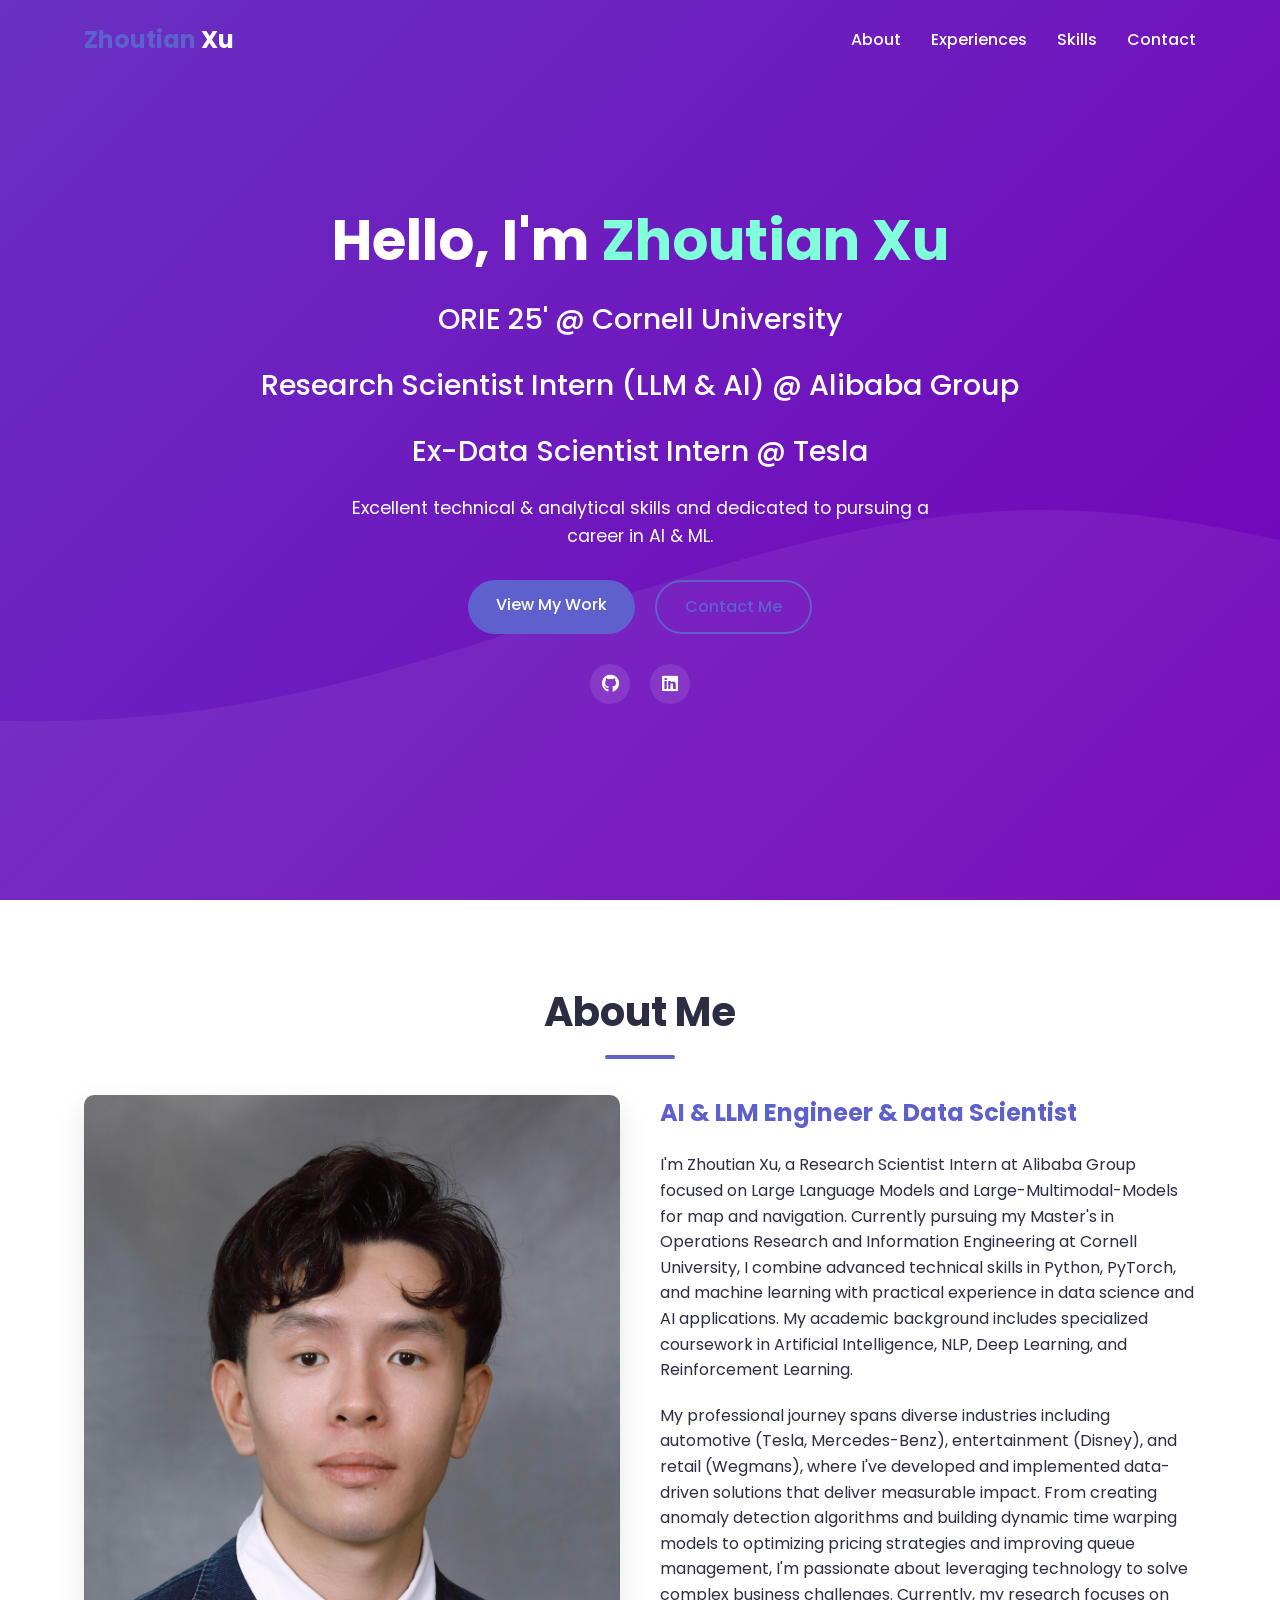
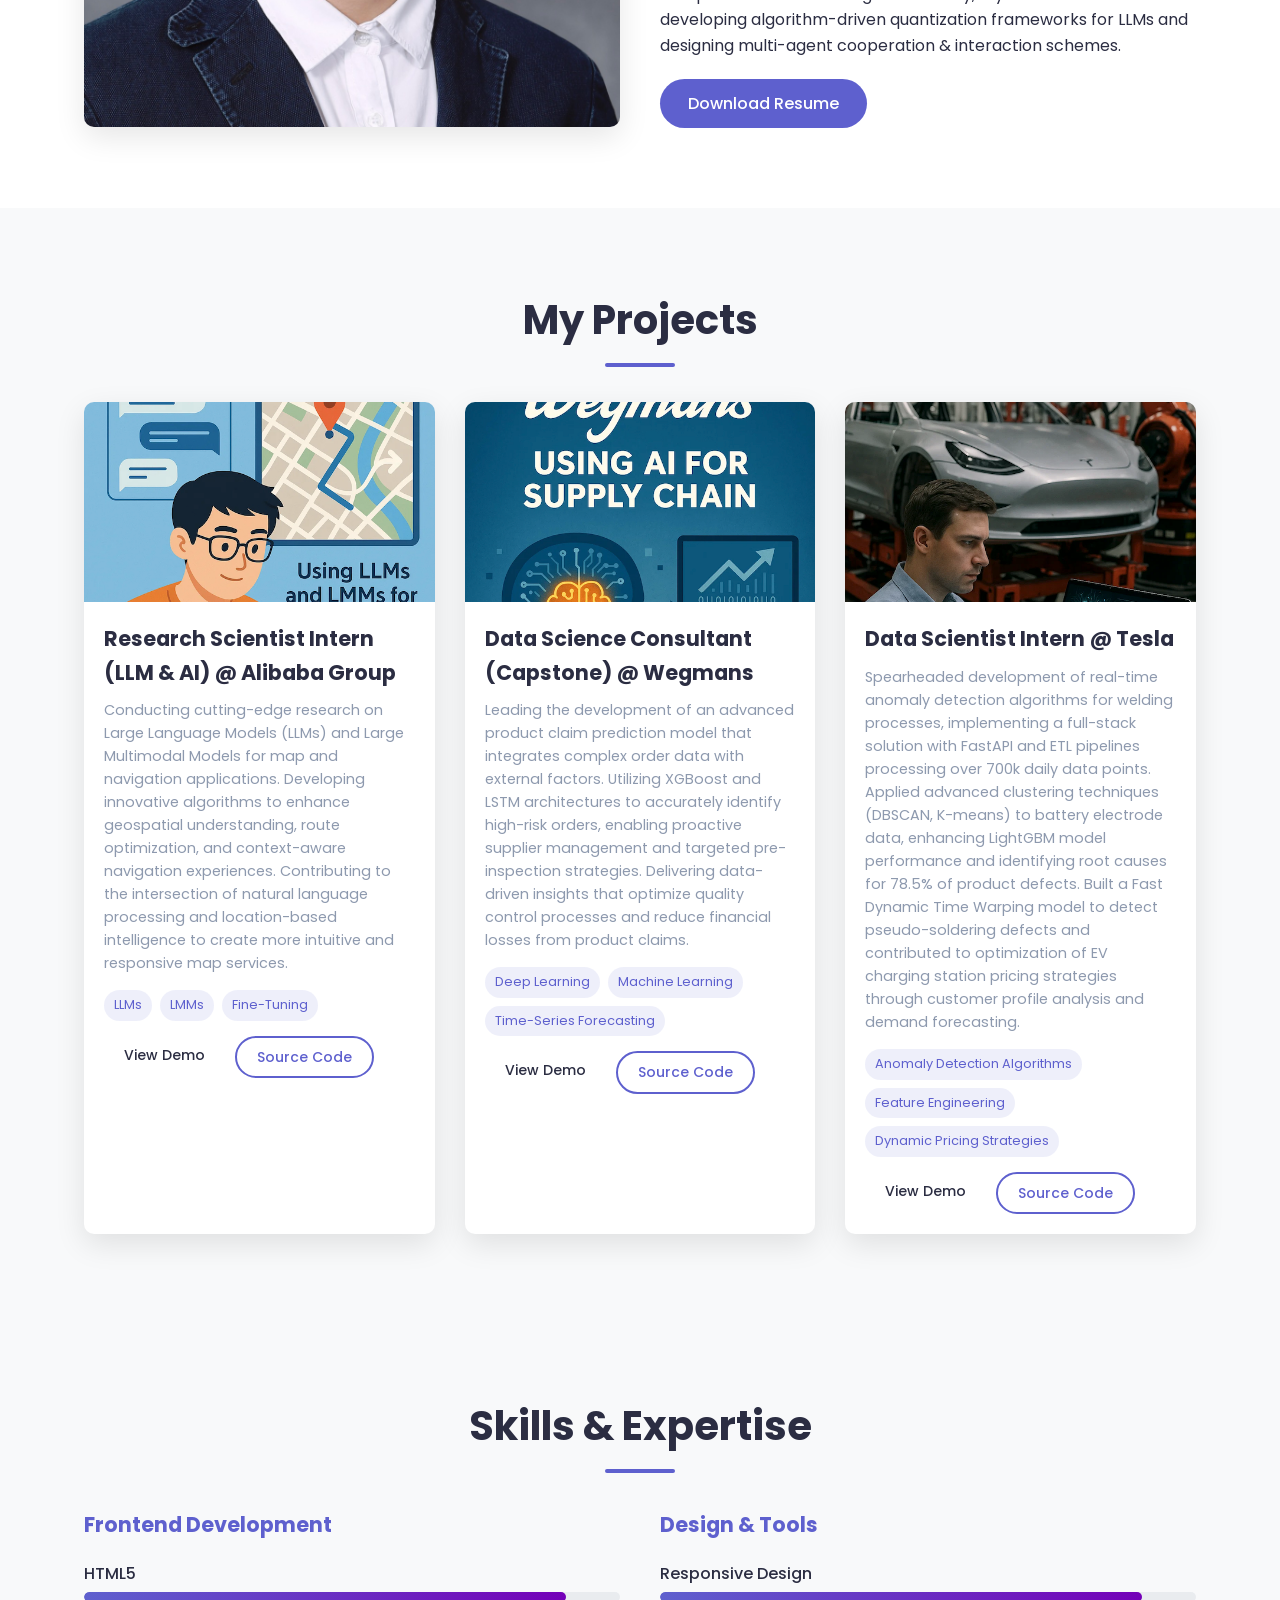
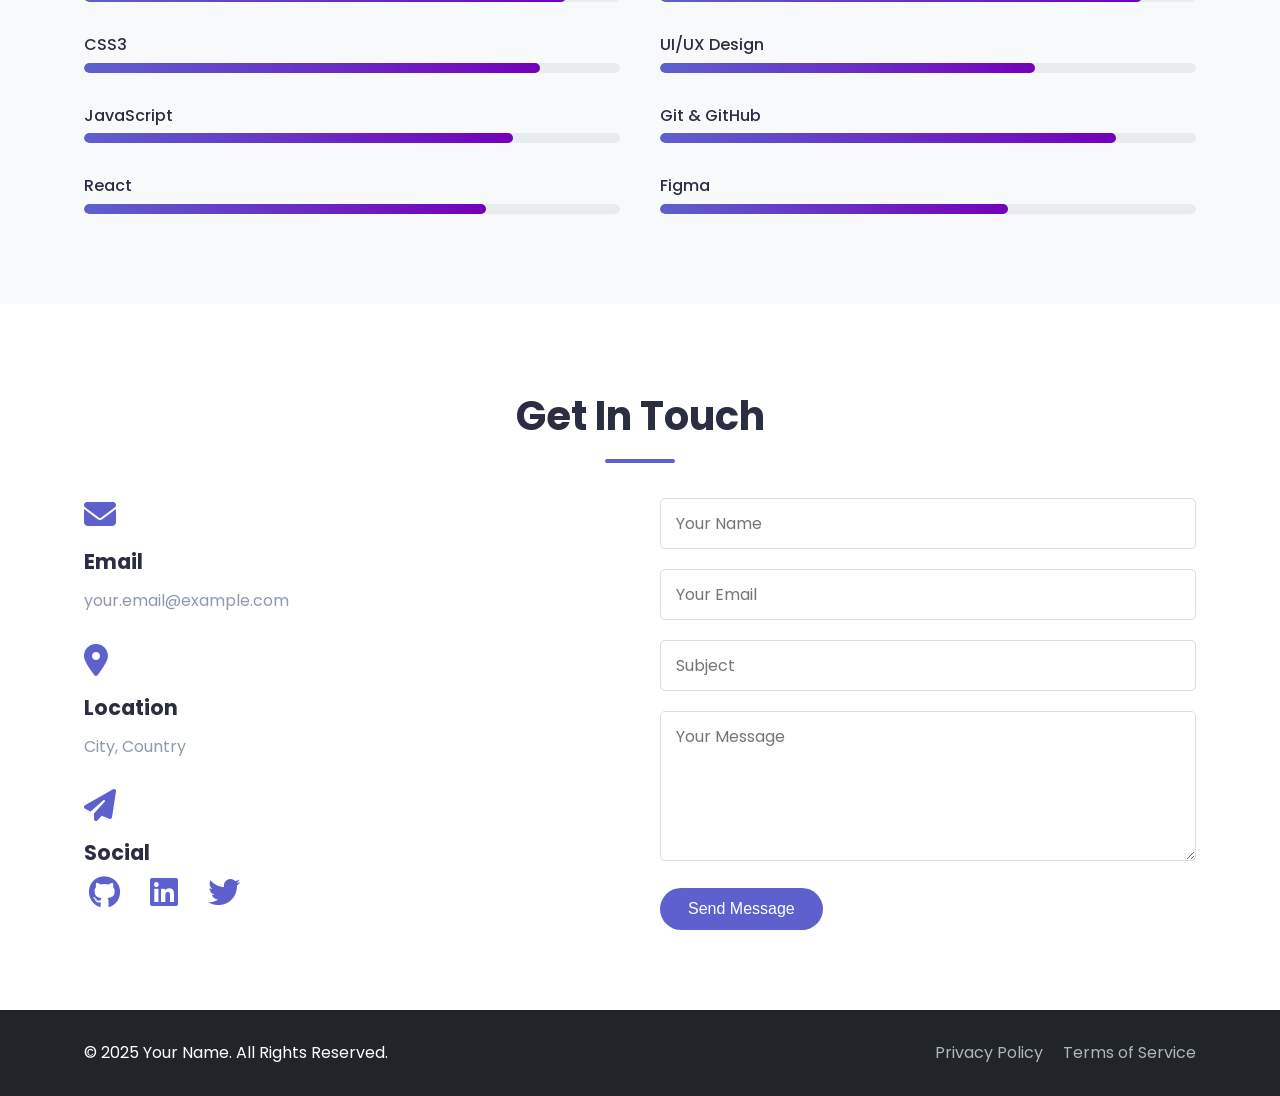
==== index.html @ 5e2be932 "Update" ====
<!DOCTYPE html>
<html lang="en">
<head>
    <meta charset="UTF-8">
    <meta name="viewport" content="width=device-width, initial-scale=1.0">
    <title>Zhoutian Xu | Portfolio</title>
    <link rel="stylesheet" href="css/style.css">
    <link rel="stylesheet" href="https://cdnjs.cloudflare.com/ajax/libs/font-awesome/6.4.0/css/all.min.css">
    <link rel="preconnect" href="https://fonts.googleapis.com">
    <link rel="preconnect" href="https://fonts.gstatic.com" crossorigin>
    <link href="https://fonts.googleapis.com/css2?family=Poppins:wght@300;400;500;600;700&display=swap" rel="stylesheet">
</head>
<body>
    <header>
        <div class="container">
            <nav>
                <div class="logo">
                    <a href="#"><span>Zhoutian </span>Xu</a>
                </div>
                <ul class="nav-menu">
                    <li><a href="#about" class="nav-link">About</a></li>
                    <li><a href="#experiences" class="nav-link">Experiences</a></li>
                    <li><a href="#skills" class="nav-link">Skills</a></li>
                    <li><a href="#contact" class="nav-link">Contact</a></li>
                </ul>
                <div class="hamburger">
                    <span class="bar"></span>
                    <span class="bar"></span>
                    <span class="bar"></span>
                </div>
            </nav>
        </div>
    </header>

    <section class="hero" id="home">
        <div class="container">
            <div class="hero-content">
                <h1>Hello, I'm <span>Zhoutian Xu</span></h1>
                <h2>ORIE 25' @ Cornell University</h2>
                <h2>Research Scientist Intern (LLM & AI) @ Alibaba Group</h2>
                <h2>Ex-Data Scientist Intern @ Tesla</h2>
                <p>Excellent technical & analytical skills and dedicated to pursuing a career in AI & ML.</p>
                <div class="hero-buttons">
                    <a href="#experiences" class="btn primary-btn">View My Work</a>
                    <a href="#contact" class="btn secondary-btn">Contact Me</a>
                </div>
                <div class="social-icons">
                    <a href="#" aria-label="GitHub profile"><i class="fab fa-github"></i></a>
                    <a href="#" aria-label="LinkedIn profile"><i class="fab fa-linkedin"></i></a>
                </div>
            </div>
        </div>
    </section>

    <section id="about" class="about">
        <div class="container">
            <h2 class="section-title">About Me</h2>
            <div class="about-content">
                <div class="about-image">
                    <img src="images/profile.jpg" alt="profile">
                </div>
                <div class="about-text">
                    <h3>AI & LLM Engineer & Data Scientist</h3>
                    <p>I'm Zhoutian Xu, a Research Scientist Intern at Alibaba Group focused on Large Language Models and Large-Multimodal-Models for map and navigation. Currently pursuing my Master's in Operations Research and Information Engineering at Cornell University, I combine advanced technical skills in Python, PyTorch, and machine learning with practical experience in data science and AI applications. My academic background includes specialized coursework in Artificial Intelligence, NLP, Deep Learning, and Reinforcement Learning.</p>
                    <p>My professional journey spans diverse industries including automotive (Tesla, Mercedes-Benz), entertainment (Disney), and retail (Wegmans), where I've developed and implemented data-driven solutions that deliver measurable impact. From creating anomaly detection algorithms and building dynamic time warping models to optimizing pricing strategies and improving queue management, I'm passionate about leveraging technology to solve complex business challenges. Currently, my research focuses on developing algorithm-driven quantization frameworks for LLMs and designing multi-agent cooperation & interaction schemes.</p>
                    <a href="#" class="btn primary-btn">Download Resume</a>
                </div>
            </div>
        </div>
    </section>

    <section id="projects" class="projects">
        <div class="container">
            <h2 class="section-title">My Projects</h2>
            <div class="projects-grid">
                <!-- Project 1 -->
                <div class="project-card">
                    <div class="project-image">
                        <img src="images/AMAP.jpg" alt="Alibaba Group">
                    </div>
                    <div class="project-info">
                        <h3>Research Scientist Intern (LLM & AI) @ Alibaba Group</h3>
                        <p>Conducting cutting-edge research on Large Language Models (LLMs) and Large Multimodal Models for map and navigation applications. Developing innovative algorithms to enhance geospatial understanding, route optimization, and context-aware navigation experiences. Contributing to the intersection of natural language processing and location-based intelligence to create more intuitive and responsive map services.</p>
                        <div class="project-tags">
                            <span>LLMs</span>
                            <span>LMMs</span>
                            <span>Fine-Tuning</span>
                        </div>
                        <div class="project-links">
                            <a href="#" class="btn small-btn">View Demo</a>
                            <a href="#" class="btn secondary-btn small-btn">Source Code</a>
                        </div>
                    </div>
                </div>
                
                <!-- Project 2 -->
                <div class="project-card">
                    <div class="project-image">
                        <img src="images/Wegmans.jpg" alt="Wegmans">
                    </div>
                    <div class="project-info">
                        <h3>Data Science Consultant (Capstone) @ Wegmans</h3>
                        <p>Leading the development of an advanced product claim prediction model that integrates complex order data with external factors. Utilizing XGBoost and LSTM architectures to accurately identify high-risk orders, enabling proactive supplier management and targeted pre-inspection strategies. Delivering data-driven insights that optimize quality control processes and reduce financial losses from product claims.</p>
                        <div class="project-tags">
                            <span>Deep Learning</span>
                            <span>Machine Learning</span>
                            <span>Time-Series Forecasting</span>
                        </div>
                        <div class="project-links">
                            <a href="#" class="btn small-btn">View Demo</a>
                            <a href="#" class="btn secondary-btn small-btn">Source Code</a>
                        </div>
                    </div>
                </div>
                
                <!-- Project 3 -->
                <div class="project-card">
                    <div class="project-image">
                        <img src="images/Tesla.jpg" alt="Project 3">
                    </div>
                    <div class="project-info">
                        <h3>Data Scientist Intern @ Tesla</h3>
                        <p>Spearheaded development of real-time anomaly detection algorithms for welding processes, implementing a full-stack solution with FastAPI and ETL pipelines processing over 700k daily data points. Applied advanced clustering techniques (DBSCAN, K-means) to battery electrode data, enhancing LightGBM model performance and identifying root causes for 78.5% of product defects. Built a Fast Dynamic Time Warping model to detect pseudo-soldering defects and contributed to optimization of EV charging station pricing strategies through customer profile analysis and demand forecasting.</p>
                        <div class="project-tags">
                            <span>Anomaly Detection Algorithms</span>
                            <span>Feature Engineering</span>
                            <span>Dynamic Pricing Strategies</span>
                        </div>
                        <div class="project-links">
                            <a href="#" class="btn small-btn">View Demo</a>
                            <a href="#" class="btn secondary-btn small-btn">Source Code</a>
                        </div>
                    </div>
                </div>
            </div>
        </div>
    </section>

    <section id="skills" class="skills">
        <div class="container">
            <h2 class="section-title">Skills & Expertise</h2>
            <div class="skills-container">
                <div class="skill-category">
                    <h3>Frontend Development</h3>
                    <div class="skill-list">
                        <div class="skill-item">
                            <div class="skill-name">HTML5</div>
                            <div class="skill-bar">
                                <div class="skill-progress" data-progress="90%"></div>
                            </div>
                        </div>
                        <div class="skill-item">
                            <div class="skill-name">CSS3</div>
                            <div class="skill-bar">
                                <div class="skill-progress" data-progress="85%"></div>
                            </div>
                        </div>
                        <div class="skill-item">
                            <div class="skill-name">JavaScript</div>
                            <div class="skill-bar">
                                <div class="skill-progress" data-progress="80%"></div>
                            </div>
                        </div>
                        <div class="skill-item">
                            <div class="skill-name">React</div>
                            <div class="skill-bar">
                                <div class="skill-progress" data-progress="75%"></div>
                            </div>
                        </div>
                    </div>
                </div>
                
                <div class="skill-category">
                    <h3>Design & Tools</h3>
                    <div class="skill-list">
                        <div class="skill-item">
                            <div class="skill-name">Responsive Design</div>
                            <div class="skill-bar">
                                <div class="skill-progress" data-progress="90%"></div>
                            </div>
                        </div>
                        <div class="skill-item">
                            <div class="skill-name">UI/UX Design</div>
                            <div class="skill-bar">
                                <div class="skill-progress" data-progress="70%"></div>
                            </div>
                        </div>
                        <div class="skill-item">
                            <div class="skill-name">Git & GitHub</div>
                            <div class="skill-bar">
                                <div class="skill-progress" data-progress="85%"></div>
                            </div>
                        </div>
                        <div class="skill-item">
                            <div class="skill-name">Figma</div>
                            <div class="skill-bar">
                                <div class="skill-progress" data-progress="65%"></div>
                            </div>
                        </div>
                    </div>
                </div>
            </div>
        </div>
    </section>

    <section id="contact" class="contact">
        <div class="container">
            <h2 class="section-title">Get In Touch</h2>
            <div class="contact-content">
                <div class="contact-info">
                    <div class="contact-item">
                        <i class="fas fa-envelope"></i>
                        <h3>Email</h3>
                        <p>your.email@example.com</p>
                    </div>
                    <div class="contact-item">
                        <i class="fas fa-map-marker-alt"></i>
                        <h3>Location</h3>
                        <p>City, Country</p>
                    </div>
                    <div class="contact-item">
                        <i class="fas fa-paper-plane"></i>
                        <h3>Social</h3>
                        <div class="social-icons">
                            <a href="#" aria-label="GitHub profile"><i class="fab fa-github"></i></a>
                            <a href="#" aria-label="LinkedIn profile"><i class="fab fa-linkedin"></i></a>
                            <a href="#" aria-label="Twitter profile"><i class="fab fa-twitter"></i></a>
                        </div>
                    </div>
                </div>
                <div class="contact-form">
                    <form id="contactForm">
                        <div class="form-group">
                            <input type="text" id="name" name="name" placeholder="Your Name" required>
                        </div>
                        <div class="form-group">
                            <input type="email" id="email" name="email" placeholder="Your Email" required>
                        </div>
                        <div class="form-group">
                            <input type="text" id="subject" name="subject" placeholder="Subject">
                        </div>
                        <div class="form-group">
                            <textarea id="message" name="message" placeholder="Your Message" required></textarea>
                        </div>
                        <button type="submit" class="btn primary-btn">Send Message</button>
                    </form>
                </div>
            </div>
        </div>
    </section>

    <footer>
        <div class="container">
            <p>&copy; 2025 Your Name. All Rights Reserved.</p>
            <div class="footer-links">
                <a href="#">Privacy Policy</a>
                <a href="#">Terms of Service</a>
            </div>
        </div>
    </footer>

    <script src="js/main.js"></script>
</body>
</html>
---- css/style.css ----
/* BASE STYLES */
:root {
    --primary-color: #5e60ce;
    --secondary-color: #6930c3;
    --accent-color: #7400b8;
    --text-color: #2b2d42;
    --light-text: #8d99ae;
    --background: #f8f9fa;
    --white: #ffffff;
    --dark: #212529;
    --section-padding: 80px 0;
    --transition: all 0.3s ease;
}

* {
    margin: 0;
    padding: 0;
    box-sizing: border-box;
}

html {
    scroll-behavior: smooth;
}

body {
    font-family: 'Poppins', sans-serif;
    color: var(--text-color);
    background-color: var(--background);
    line-height: 1.6;
    overflow-x: hidden;
}

.container {
    width: 90%;
    max-width: 1200px;
    margin: 0 auto;
    padding: 0 20px;
}

a {
    text-decoration: none;
    color: inherit;
}

ul {
    list-style: none;
}

img {
    max-width: 100%;
    height: auto;
    display: block;
}

section {
    padding: var(--section-padding);
}

.section-title {
    font-size: 2.5rem;
    font-weight: 700;
    text-align: center;
    margin-bottom: 50px;
    position: relative;
}

.section-title::after {
    content: "";
    position: absolute;
    left: 50%;
    transform: translateX(-50%);
    bottom: -15px;
    width: 70px;
    height: 4px;
    background: var(--primary-color);
    border-radius: 2px;
}

.btn {
    display: inline-block;
    padding: 12px 28px;
    font-weight: 500;
    border-radius: 30px;
    transition: var(--transition);
    cursor: pointer;
    text-align: center;
    border: none;
    font-size: 16px;
}

.primary-btn {
    background: var(--primary-color);
    color: var(--white);
}

.primary-btn:hover {
    background: var(--accent-color);
    transform: translateY(-3px);
    box-shadow: 0 10px 20px rgba(0, 0, 0, 0.1);
}

.secondary-btn {
    background: transparent;
    color: var(--primary-color);
    border: 2px solid var(--primary-color);
}

.secondary-btn:hover {
    background: var(--primary-color);
    color: var(--white);
    transform: translateY(-3px);
}

.small-btn {
    padding: 8px 20px;
    font-size: 14px;
}

/* HEADER & NAVIGATION */
header {
    position: fixed;
    width: 100%;
    top: 0;
    left: 0;
    background-color: transparent;
    z-index: 100;
    transition: var(--transition);
}

header.scrolled {
    background-color: var(--white);
    box-shadow: 0 5px 20px rgba(0, 0, 0, 0.1);
}

nav {
    display: flex;
    justify-content: space-between;
    align-items: center;
    height: 80px;
}

.logo a {
    font-size: 24px;
    font-weight: 700;
    color: var(--white);
    transition: var(--transition);
}

header.scrolled .logo a {
    color: var(--text-color);
}

.logo span {
    color: var(--primary-color);
}

.nav-menu {
    display: flex;
    gap: 30px;
}

.nav-link {
    color: var(--white);
    font-weight: 500;
    transition: var(--transition);
    position: relative;
}

header.scrolled .nav-link {
    color: var(--text-color);
}

.nav-link::after {
    content: "";
    position: absolute;
    width: 0;
    height: 2px;
    bottom: -5px;
    left: 0;
    background-color: var(--primary-color);
    transition: var(--transition);
}

.nav-link:hover::after {
    width: 100%;
}

.hamburger {
    display: none;
    cursor: pointer;
}

.bar {
    display: block;
    width: 25px;
    height: 3px;
    margin: 5px auto;
    background-color: var(--white);
    transition: var(--transition);
}

header.scrolled .bar {
    background-color: var(--text-color);
}

/* HERO SECTION */
.hero {
    background: linear-gradient(135deg, var(--secondary-color), var(--accent-color));
    height: 100vh;
    display: flex;
    align-items: center;
    position: relative;
    margin-bottom: 0;
    text-align: center;
    color: var(--white);
}

.hero::before {
    content: "";
    position: absolute;
    top: 0;
    left: 0;
    width: 100%;
    height: 100%;
    background-image: url('data:image/svg+xml;utf8,<svg xmlns="http://www.w3.org/2000/svg" viewBox="0 0 1440 320"><path fill="%23ffffff" fill-opacity="0.1" d="M0,192L48,197.3C96,203,192,213,288,229.3C384,245,480,267,576,250.7C672,235,768,181,864,181.3C960,181,1056,235,1152,234.7C1248,235,1344,181,1392,154.7L1440,128L1440,320L1392,320C1344,320,1248,320,1152,320C1056,320,960,320,864,320C768,320,672,320,576,320C480,320,384,320,288,320C192,320,96,320,48,320L0,320Z"></path></svg>');
    background-position: bottom;
    background-repeat: no-repeat;
    background-size: cover;
    opacity: 0.6;
    z-index: 1;
}

.hero-content {
    max-width: 800px;
    margin: 0 auto;
    position: relative;
    z-index: 2;
}

.hero h1 {
    font-size: 3.5rem;
    font-weight: 700;
    margin-bottom: 10px;
}

.hero h1 span {
    color: #80ffdb;
}

.hero h2 {
    font-size: 1.8rem;
    font-weight: 500;
    margin-bottom: 20px;
}

.hero p {
    font-size: 1.1rem;
    margin-bottom: 30px;
    max-width: 600px;
    margin-left: auto;
    margin-right: auto;
}

.hero-buttons {
    display: flex;
    justify-content: center;
    gap: 20px;
    margin-bottom: 30px;
}

.social-icons {
    display: flex;
    justify-content: center;
    gap: 20px;
}

.social-icons a {
    width: 40px;
    height: 40px;
    border-radius: 50%;
    background-color: rgba(255, 255, 255, 0.1);
    display: flex;
    align-items: center;
    justify-content: center;
    color: var(--white);
    font-size: 18px;
    transition: var(--transition);
}

.social-icons a:hover {
    background-color: var(--white);
    color: var(--primary-color);
    transform: translateY(-3px);
}

/* ABOUT SECTION */
.about {
    background-color: var(--white);
}

.about-content {
    display: grid;
    grid-template-columns: repeat(auto-fit, minmax(300px, 1fr));
    gap: 40px;
    align-items: center;
}

.about-image {
    border-radius: 10px;
    overflow: hidden;
    box-shadow: 0 10px 30px rgba(0, 0, 0, 0.1);
}

.about-text h3 {
    font-size: 1.5rem;
    margin-bottom: 20px;
    color: var(--primary-color);
}

.about-text p {
    margin-bottom: 20px;
    color: var(--text-color);
}

/* PROJECTS SECTION */
.projects-grid {
    display: grid;
    grid-template-columns: repeat(auto-fill, minmax(300px, 1fr));
    gap: 30px;
}

.project-card {
    background-color: var(--white);
    border-radius: 10px;
    overflow: hidden;
    box-shadow: 0 10px 30px rgba(0, 0, 0, 0.1);
    transition: var(--transition);
}

.project-card:hover {
    transform: translateY(-10px);
    box-shadow: 0 15px 40px rgba(0, 0, 0, 0.15);
}

.project-image {
    height: 200px;
    overflow: hidden;
}

.project-image img {
    width: 100%;
    height: 100%;
    object-fit: cover;
    transition: var(--transition);
}

.project-card:hover .project-image img {
    transform: scale(1.1);
}

.project-info {
    padding: 20px;
}

.project-info h3 {
    font-size: 1.3rem;
    margin-bottom: 10px;
}

.project-info p {
    color: var(--light-text);
    margin-bottom: 15px;
    font-size: 0.9rem;
}

.project-tags {
    display: flex;
    flex-wrap: wrap;
    gap: 8px;
    margin-bottom: 15px;
}

.project-tags span {
    background-color: rgba(94, 96, 206, 0.1);
    color: var(--primary-color);
    padding: 5px 10px;
    border-radius: 20px;
    font-size: 0.8rem;
}

.project-links {
    display: flex;
    gap: 10px;
}

/* SKILLS SECTION */
.skills {
    background-color: var(--background);
}

.skills-container {
    display: grid;
    grid-template-columns: repeat(auto-fit, minmax(300px, 1fr));
    gap: 40px;
}

.skill-category h3 {
    font-size: 1.3rem;
    margin-bottom: 20px;
    color: var(--primary-color);
}

.skill-list {
    display: flex;
    flex-direction: column;
    gap: 20px;
}

.skill-item {
    margin-bottom: 10px;
}

.skill-name {
    font-weight: 500;
    margin-bottom: 5px;
}

.skill-bar {
    height: 10px;
    background-color: #e9ecef;
    border-radius: 5px;
    overflow: hidden;
}

.skill-progress {
    height: 100%;
    background: linear-gradient(90deg, var(--primary-color), var(--accent-color));
    border-radius: 5px;
    width: 0;
    transition: width 1.5s ease;
}

/* CONTACT SECTION */
.contact {
    background-color: var(--white);
}

.contact-content {
    display: grid;
    grid-template-columns: repeat(auto-fit, minmax(300px, 1fr));
    gap: 40px;
}

.contact-info {
    display: flex;
    flex-direction: column;
    gap: 30px;
}

.contact-item {
    display: flex;
    flex-direction: column;
    align-items: flex-start;
}

.contact-item i {
    font-size: 2rem;
    color: var(--primary-color);
    margin-bottom: 15px;
}

.contact-item h3 {
    font-size: 1.3rem;
    margin-bottom: 10px;
}

.contact-item p {
    color: var(--light-text);
}

.contact-item .social-icons {
    justify-content: flex-start;
}

.form-group {
    margin-bottom: 20px;
}

.form-group input,
.form-group textarea {
    width: 100%;
    padding: 12px 15px;
    border: 1px solid #ddd;
    border-radius: 5px;
    font-family: 'Poppins', sans-serif;
    font-size: 1rem;
    transition: var(--transition);
}

.form-group input:focus,
.form-group textarea:focus {
    outline: none;
    border-color: var(--primary-color);
    box-shadow: 0 0 0 3px rgba(94, 96, 206, 0.2);
}

.form-group textarea {
    resize: vertical;
    min-height: 150px;
}

/* FOOTER */
footer {
    background-color: var(--dark);
    color: var(--white);
    padding: 30px 0;
    text-align: center;
}

footer .container {
    display: flex;
    justify-content: space-between;
    align-items: center;
}

.footer-links {
    display: flex;
    gap: 20px;
}

.footer-links a {
    color: #adb5bd;
    transition: var(--transition);
}

.footer-links a:hover {
    color: var(--white);
}

/* RESPONSIVE DESIGN */
@media (max-width: 992px) {
    .section-title {
        font-size: 2.2rem;
    }
    
    .hero h1 {
        font-size: 3rem;
    }
    
    .hero h2 {
        font-size: 1.6rem;
    }
}

@media (max-width: 768px) {
    .hamburger {
        display: block;
    }
    
    .nav-menu {
        position: fixed;
        top: 80px;
        right: -100%;
        flex-direction: column;
        background-color: var(--white);
        width: 100%;
        text-align: center;
        transition: var(--transition);
        box-shadow: 0 10px 20px rgba(0, 0, 0, 0.1);
        gap: 0;
    }
    
    .nav-menu.active {
        right: 0;
    }
    
    .nav-link {
        color: var(--text-color);
        padding: 15px;
        width: 100%;
        display: block;
    }
    
    .nav-link::after {
        display: none;
    }
    
    .hamburger.active .bar:nth-child(1) {
        transform: translateY(8px) rotate(45deg);
    }
    
    .hamburger.active .bar:nth-child(2) {
        opacity: 0;
    }
    
    .hamburger.active .bar:nth-child(3) {
        transform: translateY(-8px) rotate(-45deg);
    }
    
    .hero h1 {
        font-size: 2.5rem;
    }
    
    .hero h2 {
        font-size: 1.4rem;
    }
    
    .hero p {
        font-size: 1rem;
    }
    
    .hero-buttons {
        flex-direction: column;
        gap: 15px;
    }
    
    .section-title {
        font-size: 2rem;
    }
    
    footer .container {
        flex-direction: column;
        gap: 20px;
    }
}

@media (max-width: 576px) {
    .hero h1 {
        font-size: 2rem;
    }
    
    .section-title {
        font-size: 1.8rem;
    }
    
    .btn {
        padding: 10px 24px;
        font-size: 14px;
    }
}
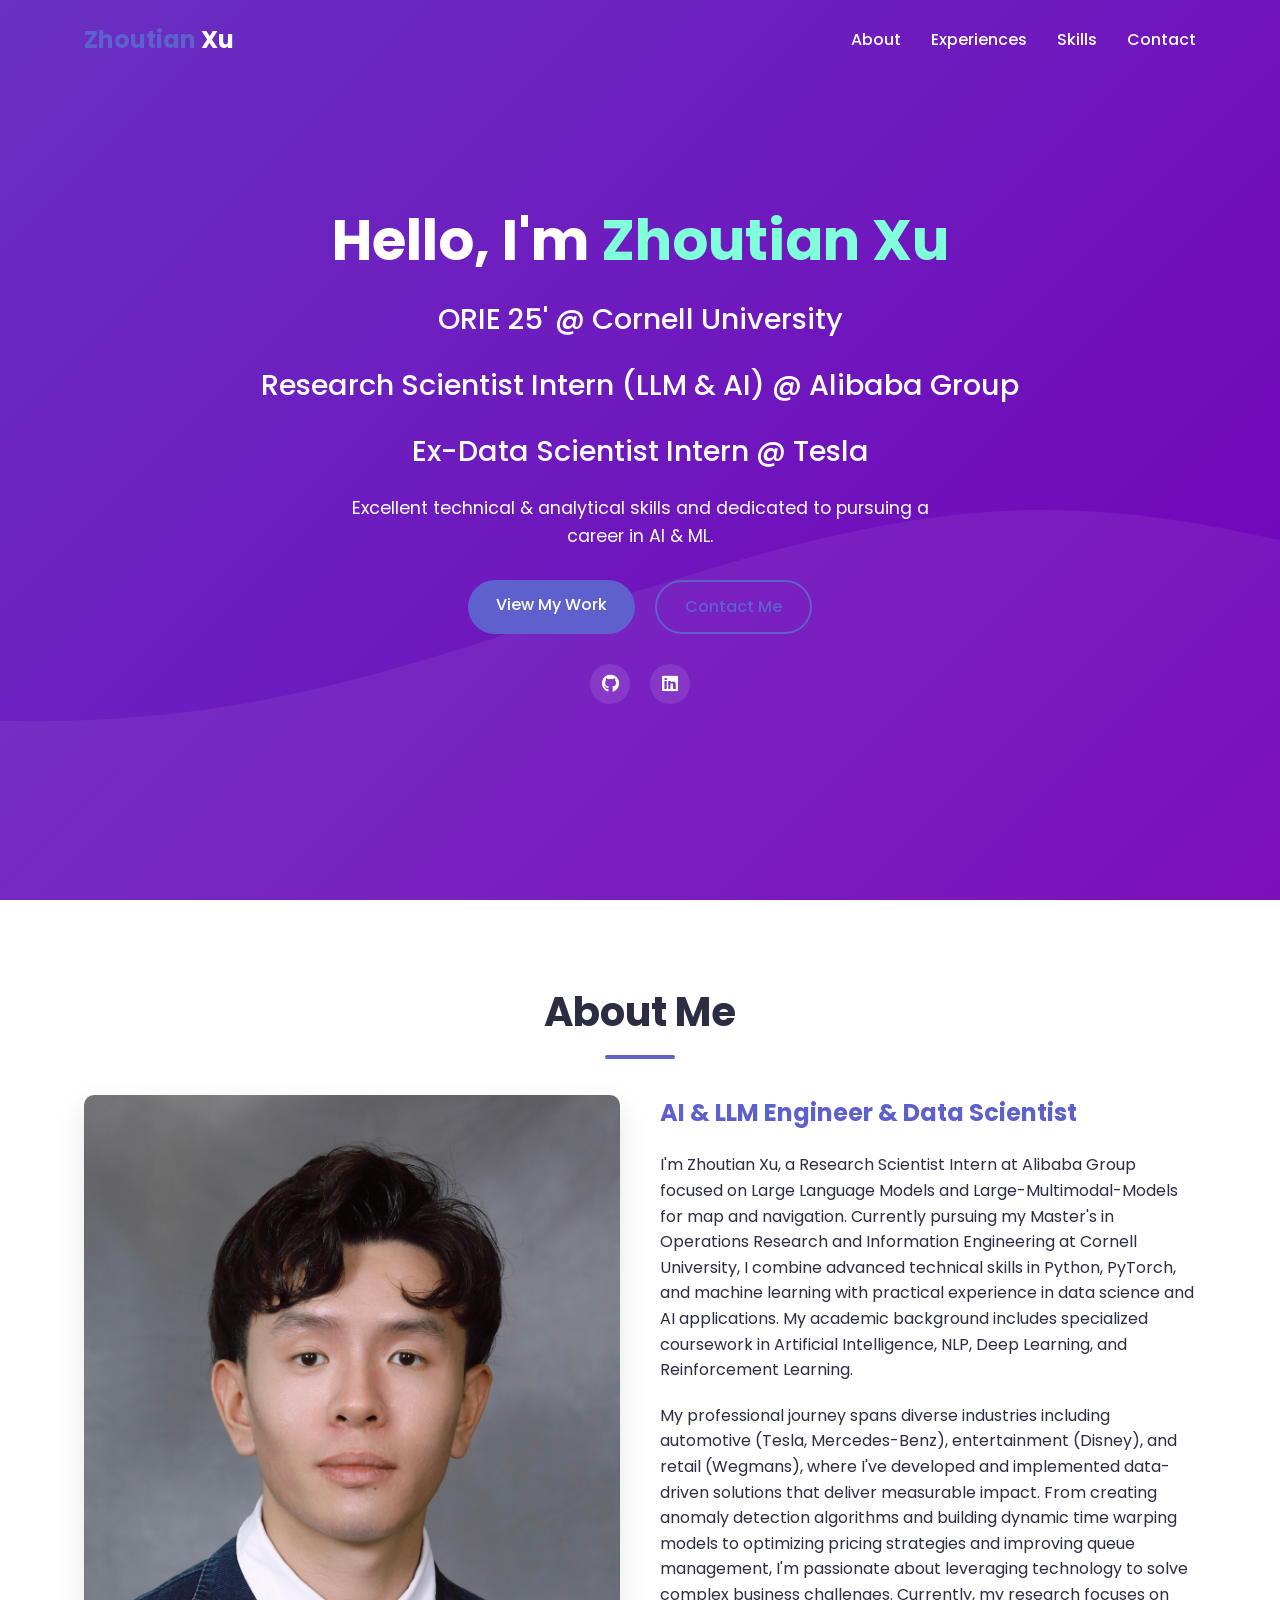
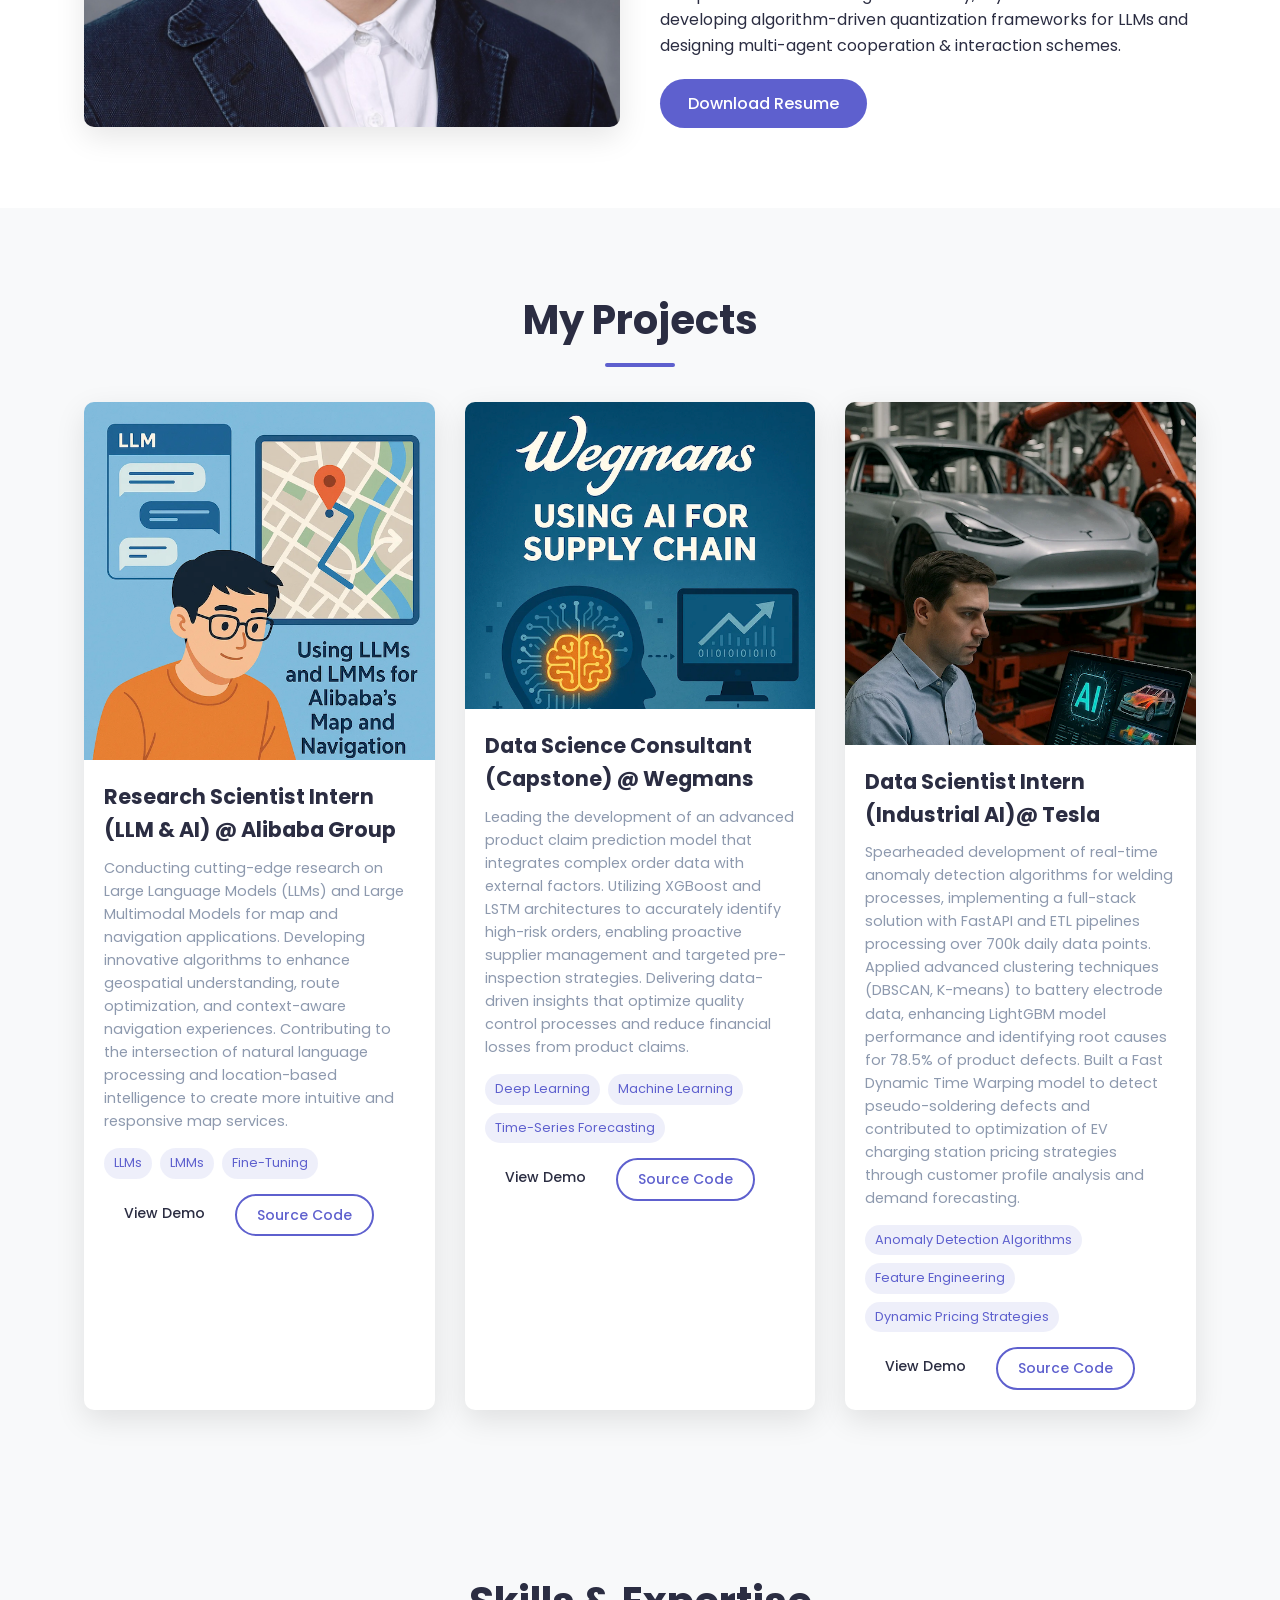
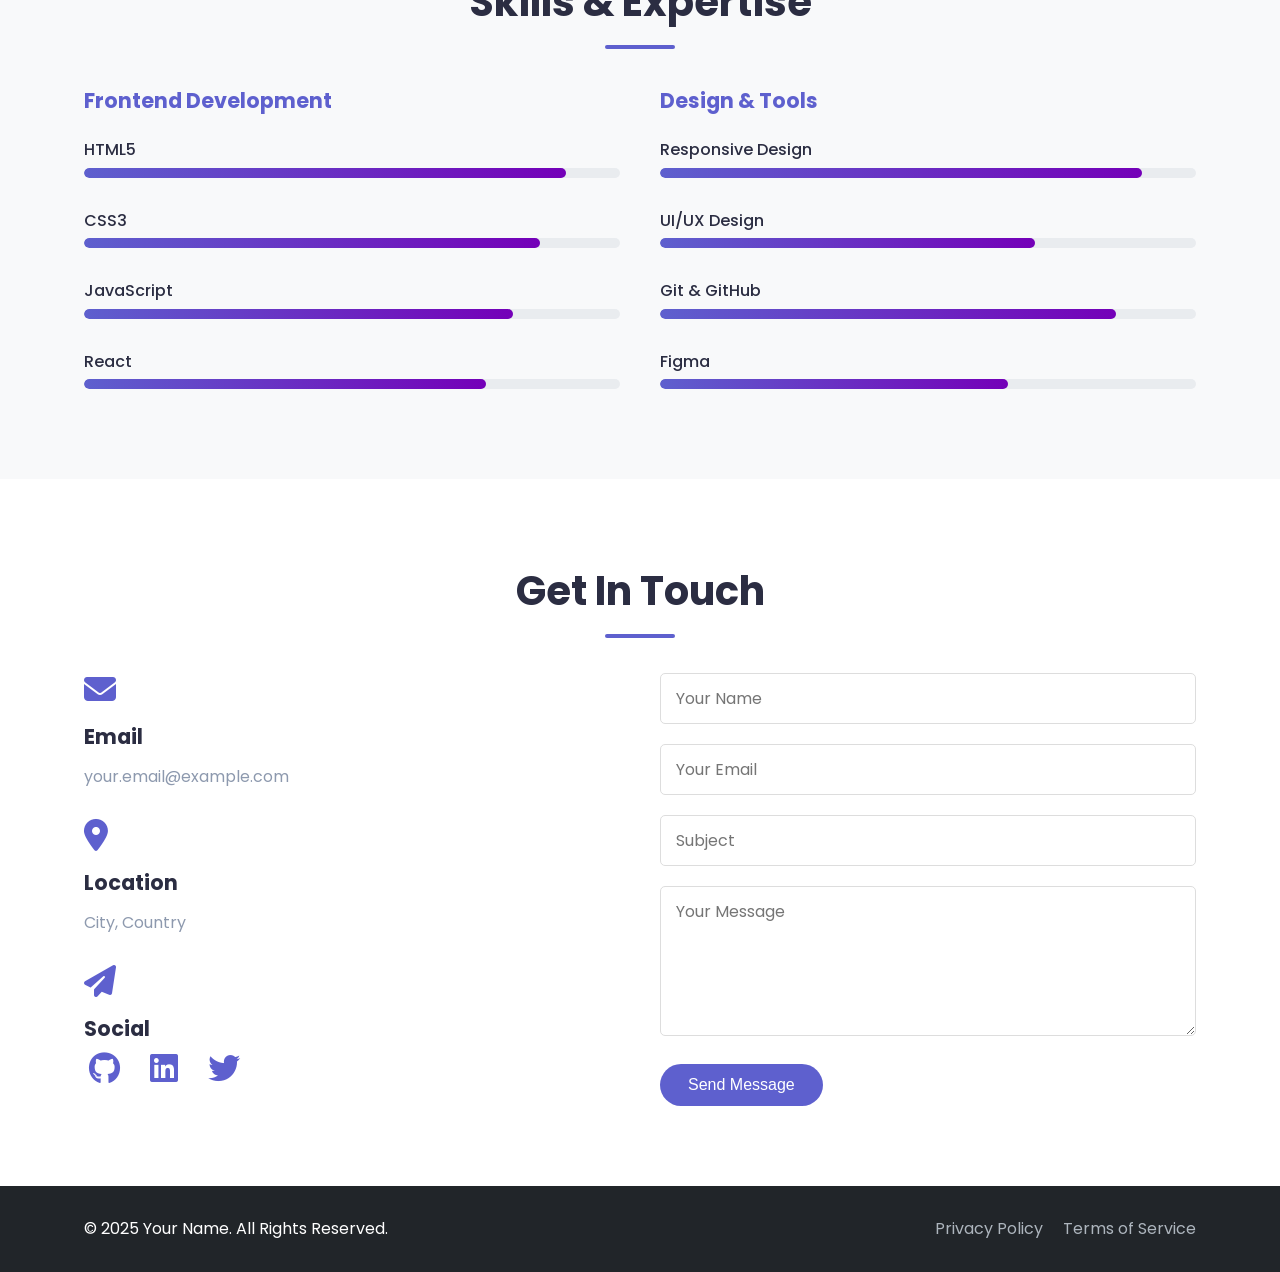
==== commit edb67513: "Update style.css and index.html" ====
--- a/index.html
+++ b/index.html
@@ -119,7 +119,7 @@
                         <img src="images/Tesla.jpg" alt="Project 3">
                     </div>
                     <div class="project-info">
-                        <h3>Data Scientist Intern @ Tesla</h3>
+                        <h3>Data Scientist Intern (Industrial AI)@ Tesla</h3>
                         <p>Spearheaded development of real-time anomaly detection algorithms for welding processes, implementing a full-stack solution with FastAPI and ETL pipelines processing over 700k daily data points. Applied advanced clustering techniques (DBSCAN, K-means) to battery electrode data, enhancing LightGBM model performance and identifying root causes for 78.5% of product defects. Built a Fast Dynamic Time Warping model to detect pseudo-soldering defects and contributed to optimization of EV charging station pricing strategies through customer profile analysis and demand forecasting.</p>
                         <div class="project-tags">
                             <span>Anomaly Detection Algorithms</span>
--- a/css/style.css
+++ b/css/style.css
@@ -342,15 +342,17 @@
     box-shadow: 0 15px 40px rgba(0, 0, 0, 0.15);
 }
 
-.project-image {
-    height: 200px;
+/* Full image display without cropping */
+.project-image-contain {
+    height: 250px;
     overflow: hidden;
-}
-
-.project-image img {
+    background-color: #f5f5f5; /* Background color for empty space */
+}
+
+.project-image-contain img {
     width: 100%;
     height: 100%;
-    object-fit: cover;
+    object-fit: contain; /* Shows entire image without cropping */
     transition: var(--transition);
 }
 
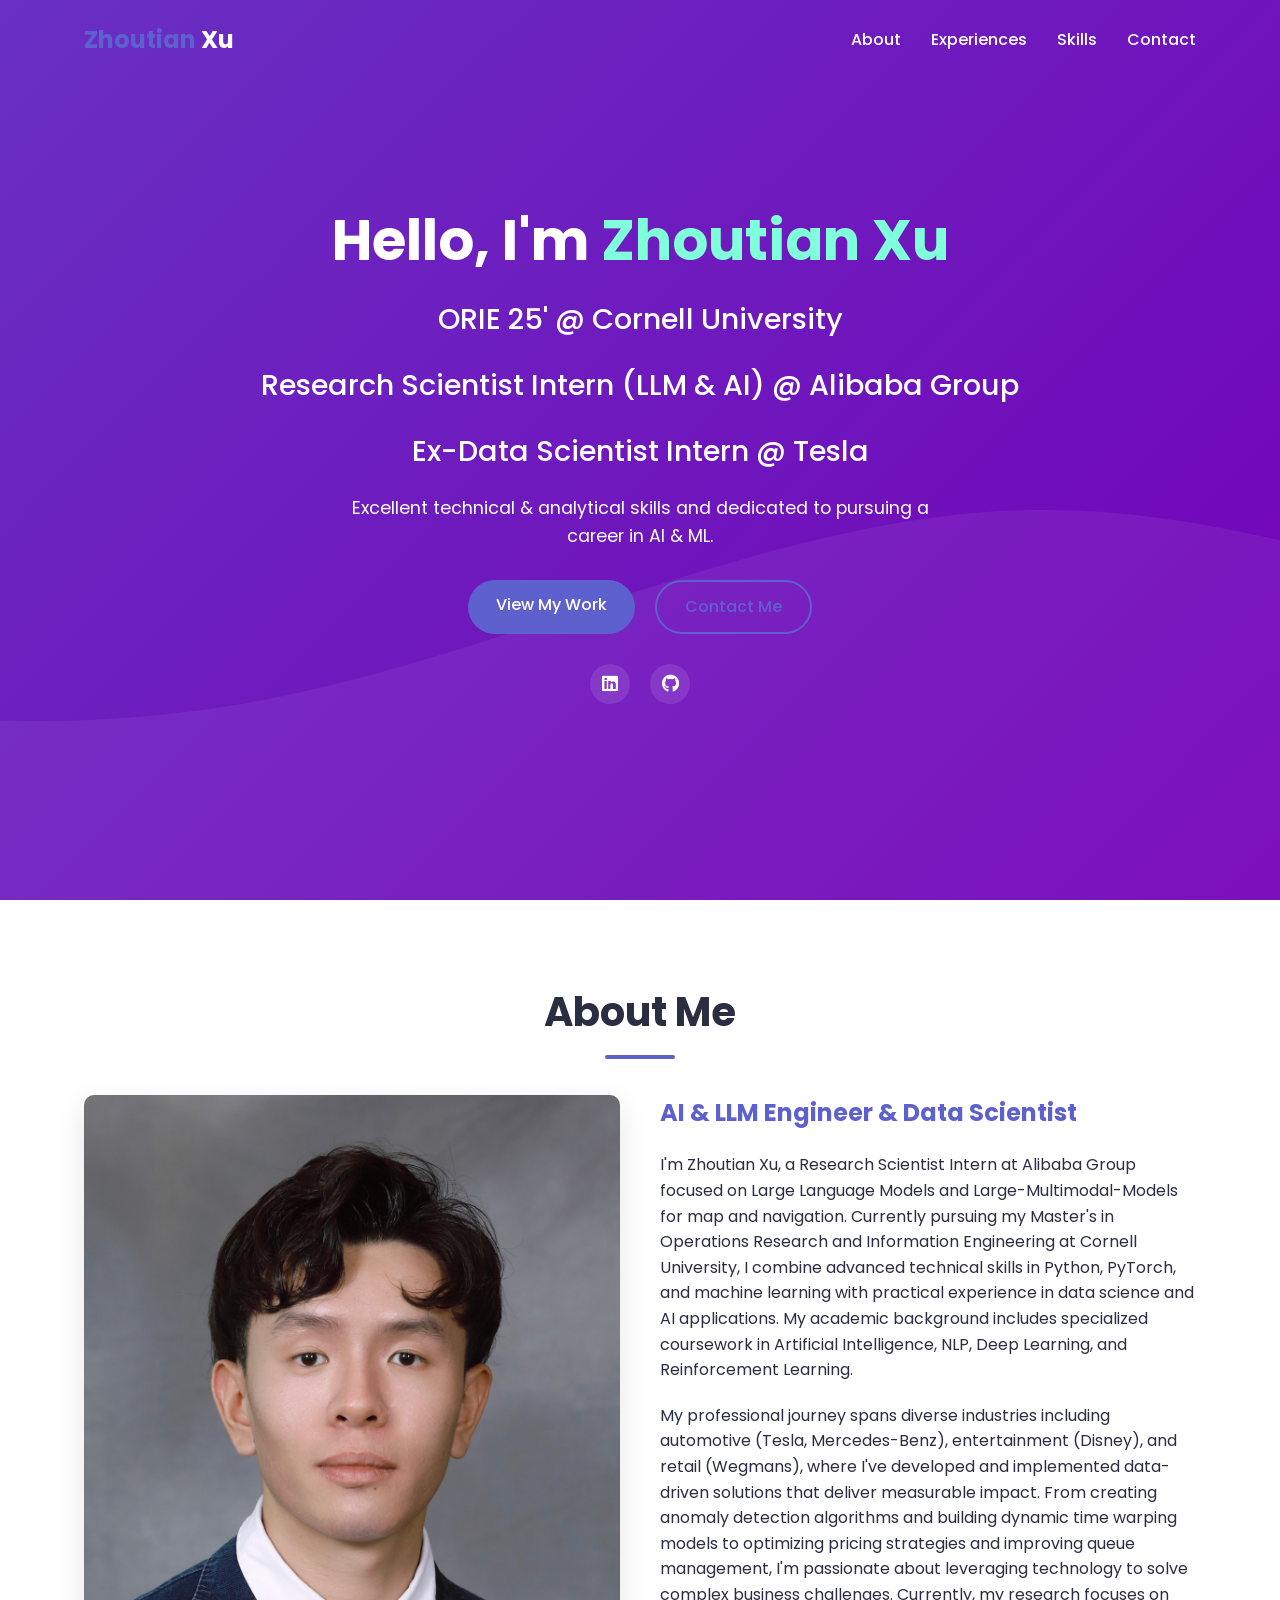
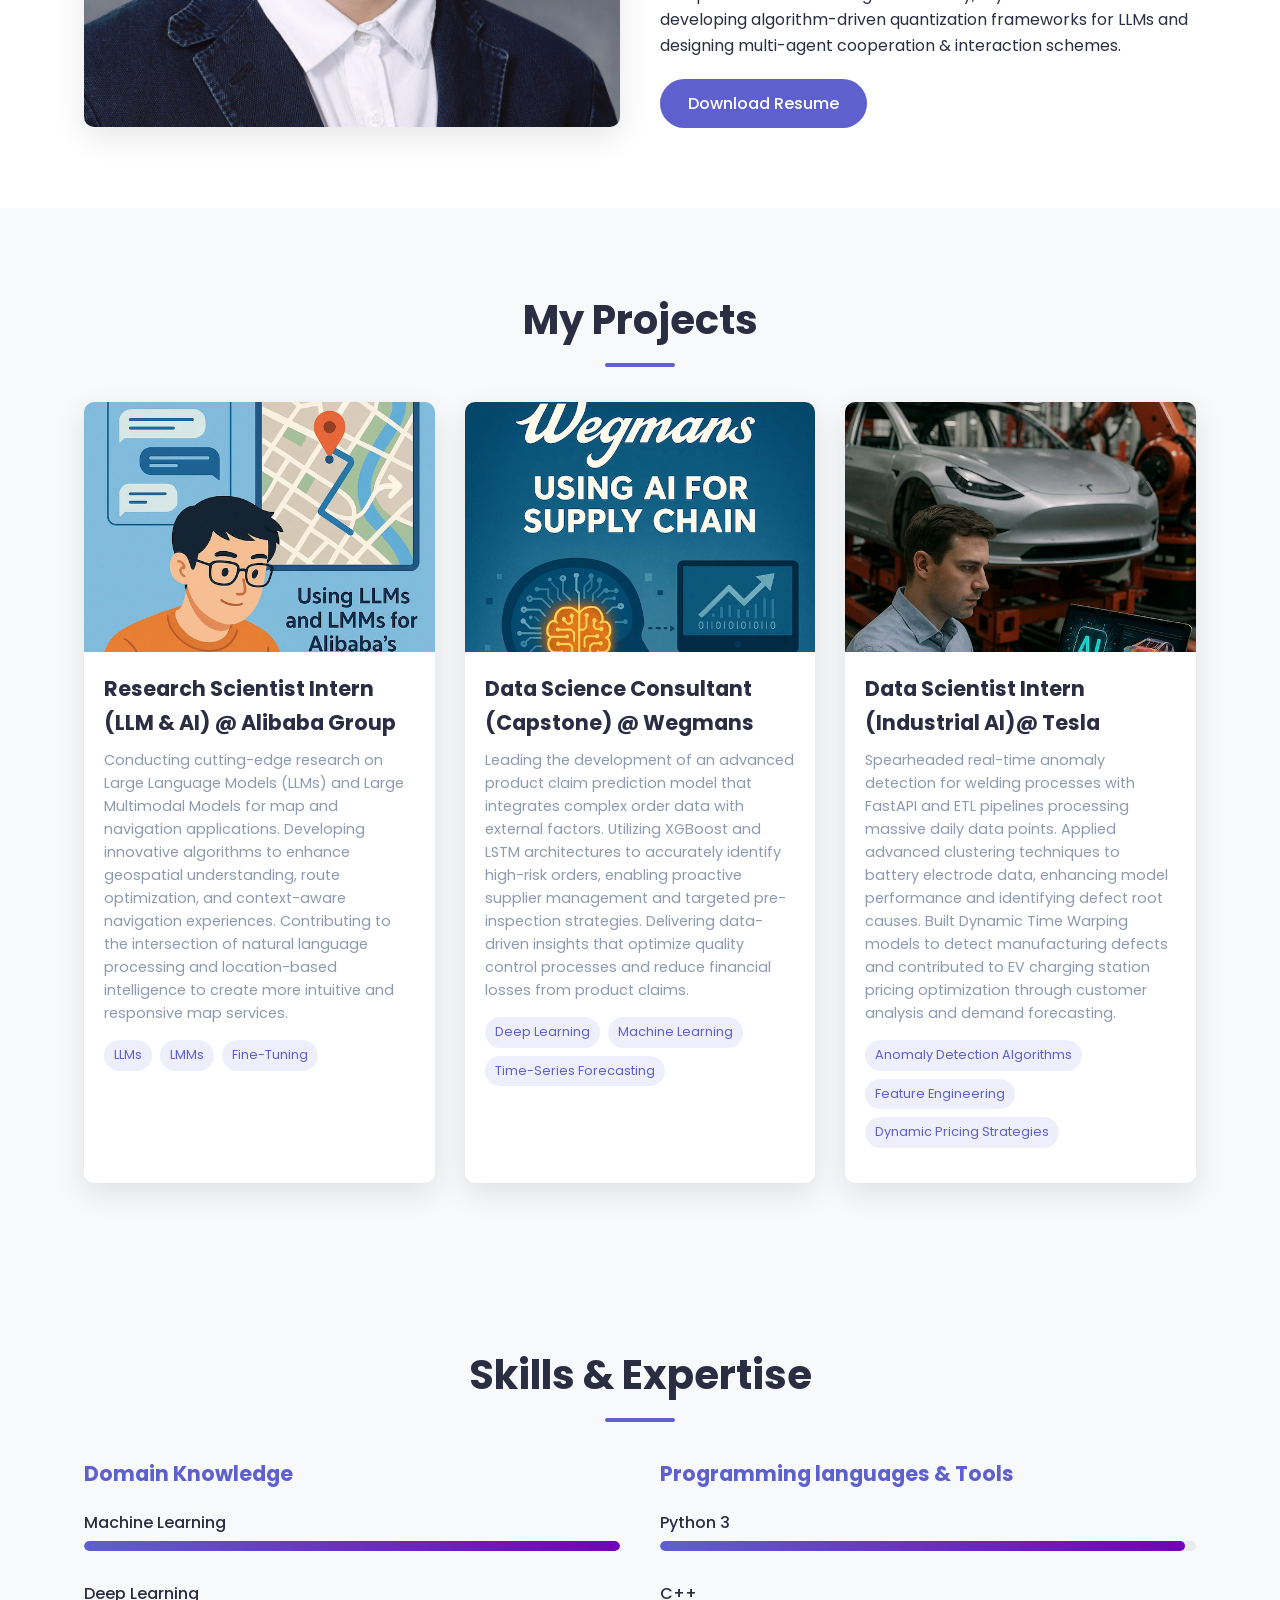
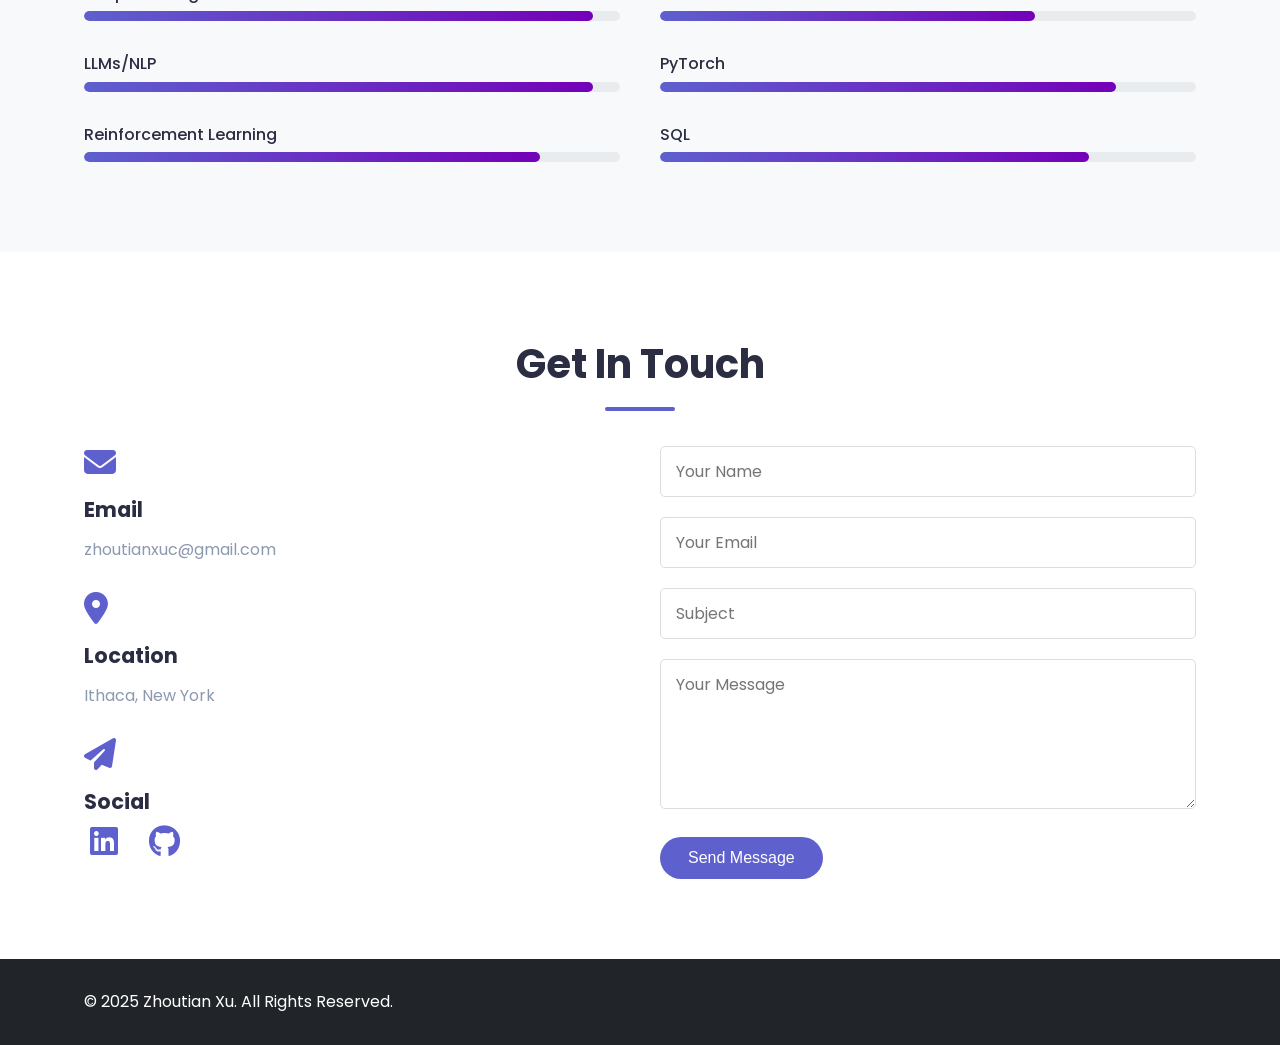
==== commit 3ee70d67: "Update index.html and style.css" ====
--- a/index.html
+++ b/index.html
@@ -45,8 +45,8 @@
                     <a href="#contact" class="btn secondary-btn">Contact Me</a>
                 </div>
                 <div class="social-icons">
+                    <a href="#" aria-label="LinkedIn profile"><i class="fab fa-linkedin"></i></a>
                     <a href="#" aria-label="GitHub profile"><i class="fab fa-github"></i></a>
-                    <a href="#" aria-label="LinkedIn profile"><i class="fab fa-linkedin"></i></a>
                 </div>
             </div>
         </div>
@@ -86,10 +86,6 @@
                             <span>LMMs</span>
                             <span>Fine-Tuning</span>
                         </div>
-                        <div class="project-links">
-                            <a href="#" class="btn small-btn">View Demo</a>
-                            <a href="#" class="btn secondary-btn small-btn">Source Code</a>
-                        </div>
                     </div>
                 </div>
                 
@@ -106,10 +102,6 @@
                             <span>Machine Learning</span>
                             <span>Time-Series Forecasting</span>
                         </div>
-                        <div class="project-links">
-                            <a href="#" class="btn small-btn">View Demo</a>
-                            <a href="#" class="btn secondary-btn small-btn">Source Code</a>
-                        </div>
                     </div>
                 </div>
                 
@@ -120,16 +112,12 @@
                     </div>
                     <div class="project-info">
                         <h3>Data Scientist Intern (Industrial AI)@ Tesla</h3>
-                        <p>Spearheaded development of real-time anomaly detection algorithms for welding processes, implementing a full-stack solution with FastAPI and ETL pipelines processing over 700k daily data points. Applied advanced clustering techniques (DBSCAN, K-means) to battery electrode data, enhancing LightGBM model performance and identifying root causes for 78.5% of product defects. Built a Fast Dynamic Time Warping model to detect pseudo-soldering defects and contributed to optimization of EV charging station pricing strategies through customer profile analysis and demand forecasting.</p>
+                        <p>Spearheaded real-time anomaly detection for welding processes with FastAPI and ETL pipelines processing massive daily data points. Applied advanced clustering techniques to battery electrode data, enhancing model performance and identifying defect root causes. Built Dynamic Time Warping models to detect manufacturing defects and contributed to EV charging station pricing optimization through customer analysis and demand forecasting.</p>
                         <div class="project-tags">
                             <span>Anomaly Detection Algorithms</span>
                             <span>Feature Engineering</span>
                             <span>Dynamic Pricing Strategies</span>
                         </div>
-                        <div class="project-links">
-                            <a href="#" class="btn small-btn">View Demo</a>
-                            <a href="#" class="btn secondary-btn small-btn">Source Code</a>
-                        </div>
                     </div>
                 </div>
             </div>
@@ -141,60 +129,60 @@
             <h2 class="section-title">Skills & Expertise</h2>
             <div class="skills-container">
                 <div class="skill-category">
-                    <h3>Frontend Development</h3>
+                    <h3>Domain Knowledge</h3>
                     <div class="skill-list">
                         <div class="skill-item">
-                            <div class="skill-name">HTML5</div>
-                            <div class="skill-bar">
-                                <div class="skill-progress" data-progress="90%"></div>
-                            </div>
-                        </div>
-                        <div class="skill-item">
-                            <div class="skill-name">CSS3</div>
+                            <div class="skill-name">Machine Learning</div>
+                            <div class="skill-bar">
+                                <div class="skill-progress" data-progress="100%"></div>
+                            </div>
+                        </div>
+                        <div class="skill-item">
+                            <div class="skill-name">Deep Learning</div>
+                            <div class="skill-bar">
+                                <div class="skill-progress" data-progress="95%"></div>
+                            </div>
+                        </div>
+                        <div class="skill-item">
+                            <div class="skill-name">LLMs/NLP</div>
+                            <div class="skill-bar">
+                                <div class="skill-progress" data-progress="95%"></div>
+                            </div>
+                        </div>
+                        <div class="skill-item">
+                            <div class="skill-name">Reinforcement Learning</div>
                             <div class="skill-bar">
                                 <div class="skill-progress" data-progress="85%"></div>
-                            </div>
-                        </div>
-                        <div class="skill-item">
-                            <div class="skill-name">JavaScript</div>
-                            <div class="skill-bar">
-                                <div class="skill-progress" data-progress="80%"></div>
-                            </div>
-                        </div>
-                        <div class="skill-item">
-                            <div class="skill-name">React</div>
-                            <div class="skill-bar">
-                                <div class="skill-progress" data-progress="75%"></div>
                             </div>
                         </div>
                     </div>
                 </div>
                 
                 <div class="skill-category">
-                    <h3>Design & Tools</h3>
+                    <h3>Programming languages & Tools</h3>
                     <div class="skill-list">
                         <div class="skill-item">
-                            <div class="skill-name">Responsive Design</div>
-                            <div class="skill-bar">
-                                <div class="skill-progress" data-progress="90%"></div>
-                            </div>
-                        </div>
-                        <div class="skill-item">
-                            <div class="skill-name">UI/UX Design</div>
+                            <div class="skill-name">Python 3</div>
+                            <div class="skill-bar">
+                                <div class="skill-progress" data-progress="98%"></div>
+                            </div>
+                        </div>
+                        <div class="skill-item">
+                            <div class="skill-name">C++</div>
                             <div class="skill-bar">
                                 <div class="skill-progress" data-progress="70%"></div>
                             </div>
                         </div>
                         <div class="skill-item">
-                            <div class="skill-name">Git & GitHub</div>
+                            <div class="skill-name">PyTorch</div>
                             <div class="skill-bar">
                                 <div class="skill-progress" data-progress="85%"></div>
                             </div>
                         </div>
                         <div class="skill-item">
-                            <div class="skill-name">Figma</div>
-                            <div class="skill-bar">
-                                <div class="skill-progress" data-progress="65%"></div>
+                            <div class="skill-name">SQL</div>
+                            <div class="skill-bar">
+                                <div class="skill-progress" data-progress="80%"></div>
                             </div>
                         </div>
                     </div>
@@ -211,20 +199,19 @@
                     <div class="contact-item">
                         <i class="fas fa-envelope"></i>
                         <h3>Email</h3>
-                        <p>your.email@example.com</p>
+                        <p>zhoutianxuc@gmail.com</p>
                     </div>
                     <div class="contact-item">
                         <i class="fas fa-map-marker-alt"></i>
                         <h3>Location</h3>
-                        <p>City, Country</p>
+                        <p>Ithaca, New York</p>
                     </div>
                     <div class="contact-item">
                         <i class="fas fa-paper-plane"></i>
                         <h3>Social</h3>
                         <div class="social-icons">
+                            <a href="#" aria-label="LinkedIn profile"><i class="fab fa-linkedin"></i></a>
                             <a href="#" aria-label="GitHub profile"><i class="fab fa-github"></i></a>
-                            <a href="#" aria-label="LinkedIn profile"><i class="fab fa-linkedin"></i></a>
-                            <a href="#" aria-label="Twitter profile"><i class="fab fa-twitter"></i></a>
                         </div>
                     </div>
                 </div>
@@ -251,11 +238,7 @@
 
     <footer>
         <div class="container">
-            <p>&copy; 2025 Your Name. All Rights Reserved.</p>
-            <div class="footer-links">
-                <a href="#">Privacy Policy</a>
-                <a href="#">Terms of Service</a>
-            </div>
+            <p>&copy; 2025 Zhoutian Xu. All Rights Reserved.</p>
         </div>
     </footer>
 
--- a/css/style.css
+++ b/css/style.css
@@ -342,17 +342,15 @@
     box-shadow: 0 15px 40px rgba(0, 0, 0, 0.15);
 }
 
-/* Full image display without cropping */
-.project-image-contain {
+.project-image {
     height: 250px;
     overflow: hidden;
-    background-color: #f5f5f5; /* Background color for empty space */
-}
-
-.project-image-contain img {
+}
+
+.project-image img {
     width: 100%;
     height: 100%;
-    object-fit: contain; /* Shows entire image without cropping */
+    object-fit: cover;
     transition: var(--transition);
 }
 
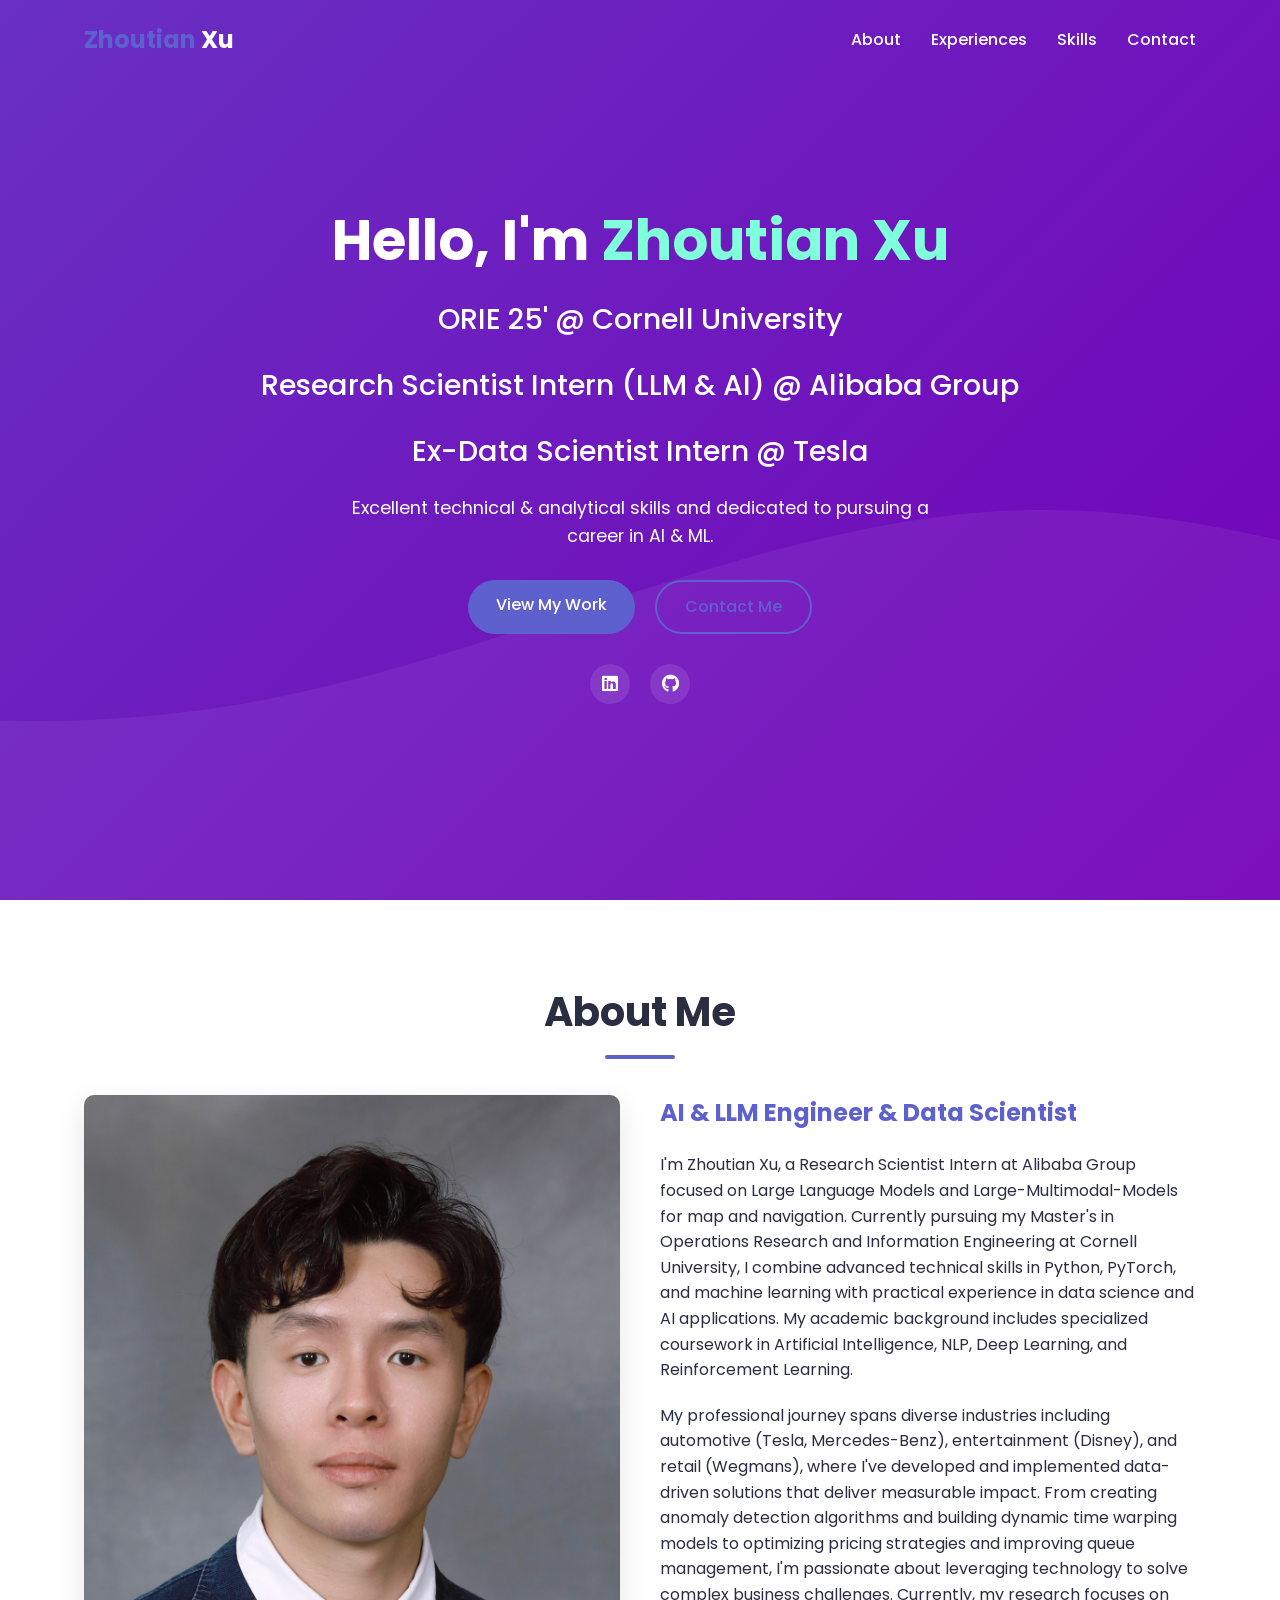
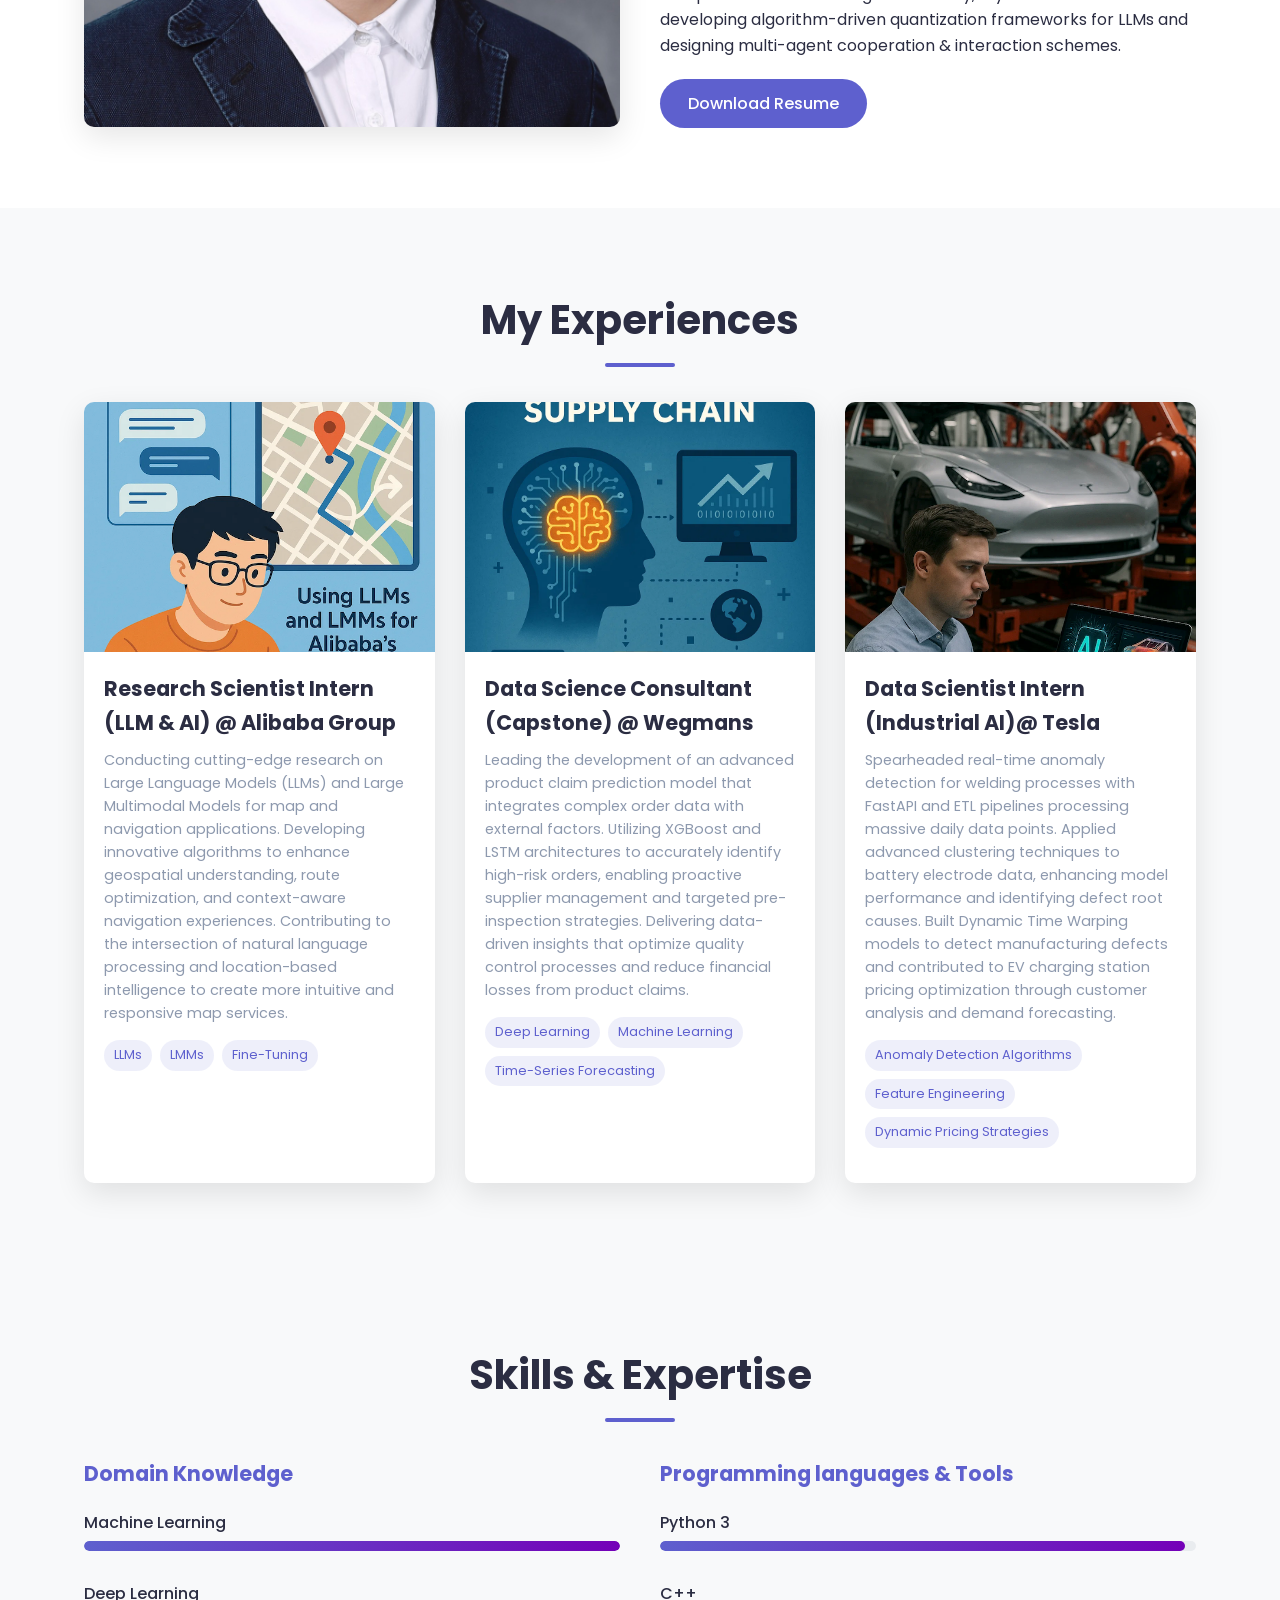
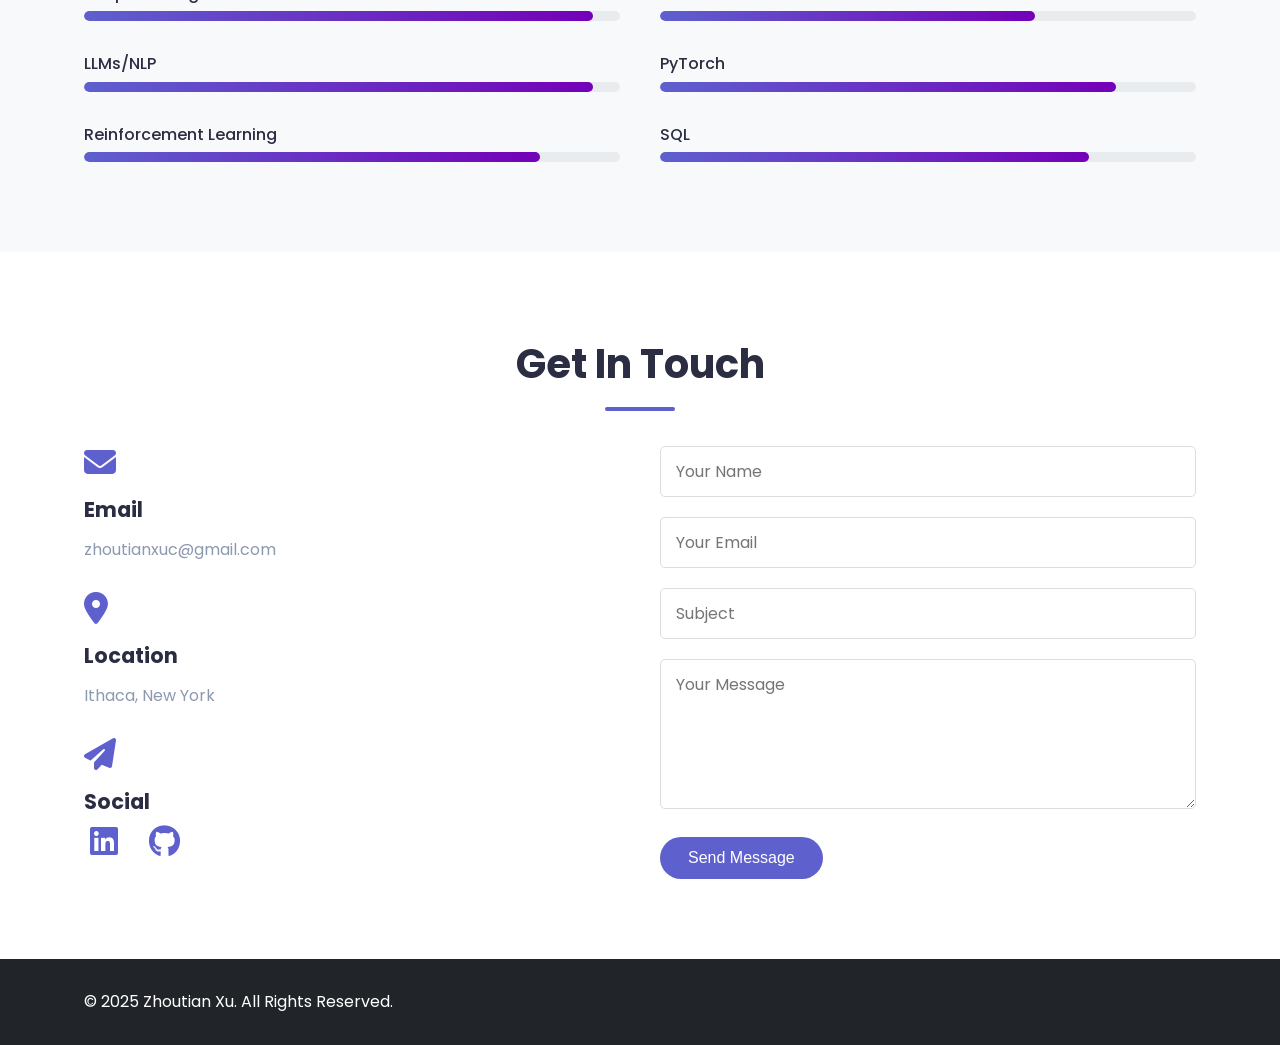
==== commit f7604491: "Finalize the website" ====
--- a/index.html
+++ b/index.html
@@ -45,8 +45,8 @@
                     <a href="#contact" class="btn secondary-btn">Contact Me</a>
                 </div>
                 <div class="social-icons">
-                    <a href="#" aria-label="LinkedIn profile"><i class="fab fa-linkedin"></i></a>
-                    <a href="#" aria-label="GitHub profile"><i class="fab fa-github"></i></a>
+                    <a href="https://www.linkedin.com/in/zhoutian-xu" aria-label="LinkedIn profile"><i class="fab fa-linkedin"></i></a>
+                    <a href="https://github.com/ZhoutianXuu" aria-label="GitHub profile"><i class="fab fa-github"></i></a>
                 </div>
             </div>
         </div>
@@ -63,15 +63,15 @@
                     <h3>AI & LLM Engineer & Data Scientist</h3>
                     <p>I'm Zhoutian Xu, a Research Scientist Intern at Alibaba Group focused on Large Language Models and Large-Multimodal-Models for map and navigation. Currently pursuing my Master's in Operations Research and Information Engineering at Cornell University, I combine advanced technical skills in Python, PyTorch, and machine learning with practical experience in data science and AI applications. My academic background includes specialized coursework in Artificial Intelligence, NLP, Deep Learning, and Reinforcement Learning.</p>
                     <p>My professional journey spans diverse industries including automotive (Tesla, Mercedes-Benz), entertainment (Disney), and retail (Wegmans), where I've developed and implemented data-driven solutions that deliver measurable impact. From creating anomaly detection algorithms and building dynamic time warping models to optimizing pricing strategies and improving queue management, I'm passionate about leveraging technology to solve complex business challenges. Currently, my research focuses on developing algorithm-driven quantization frameworks for LLMs and designing multi-agent cooperation & interaction schemes.</p>
-                    <a href="#" class="btn primary-btn">Download Resume</a>
-                </div>
-            </div>
-        </div>
-    </section>
-
-    <section id="projects" class="projects">
-        <div class="container">
-            <h2 class="section-title">My Projects</h2>
+                    <a href="files/Zhoutian_Xu_Resume_V1.5 copy.pdf" class="btn primary-btn" download>Download Resume</a>
+                </div>
+            </div>
+        </div>
+    </section>
+
+    <section id="experiences" class="Experiences">
+        <div class="container">
+            <h2 class="section-title">My Experiences</h2>
             <div class="projects-grid">
                 <!-- Project 1 -->
                 <div class="project-card">
@@ -210,18 +210,18 @@
                         <i class="fas fa-paper-plane"></i>
                         <h3>Social</h3>
                         <div class="social-icons">
-                            <a href="#" aria-label="LinkedIn profile"><i class="fab fa-linkedin"></i></a>
-                            <a href="#" aria-label="GitHub profile"><i class="fab fa-github"></i></a>
+                            <a href="https://www.linkedin.com/in/zhoutian-xu" aria-label="LinkedIn profile"><i class="fab fa-linkedin"></i></a>
+                            <a href="https://github.com/ZhoutianXuu" aria-label="GitHub profile"><i class="fab fa-github"></i></a>
                         </div>
                     </div>
                 </div>
                 <div class="contact-form">
-                    <form id="contactForm">
+                    <form id="contactForm" action="https://formspree.io/f/xwpovjej" method="POST">
                         <div class="form-group">
                             <input type="text" id="name" name="name" placeholder="Your Name" required>
                         </div>
                         <div class="form-group">
-                            <input type="email" id="email" name="email" placeholder="Your Email" required>
+                            <input type="email" id="email" name="_replyto" placeholder="Your Email" required>
                         </div>
                         <div class="form-group">
                             <input type="text" id="subject" name="subject" placeholder="Subject">
@@ -229,6 +229,8 @@
                         <div class="form-group">
                             <textarea id="message" name="message" placeholder="Your Message" required></textarea>
                         </div>
+                        <!-- Optional honeypot field to prevent spam -->
+                        <input type="text" name="_gotcha" style="display:none">
                         <button type="submit" class="btn primary-btn">Send Message</button>
                     </form>
                 </div>
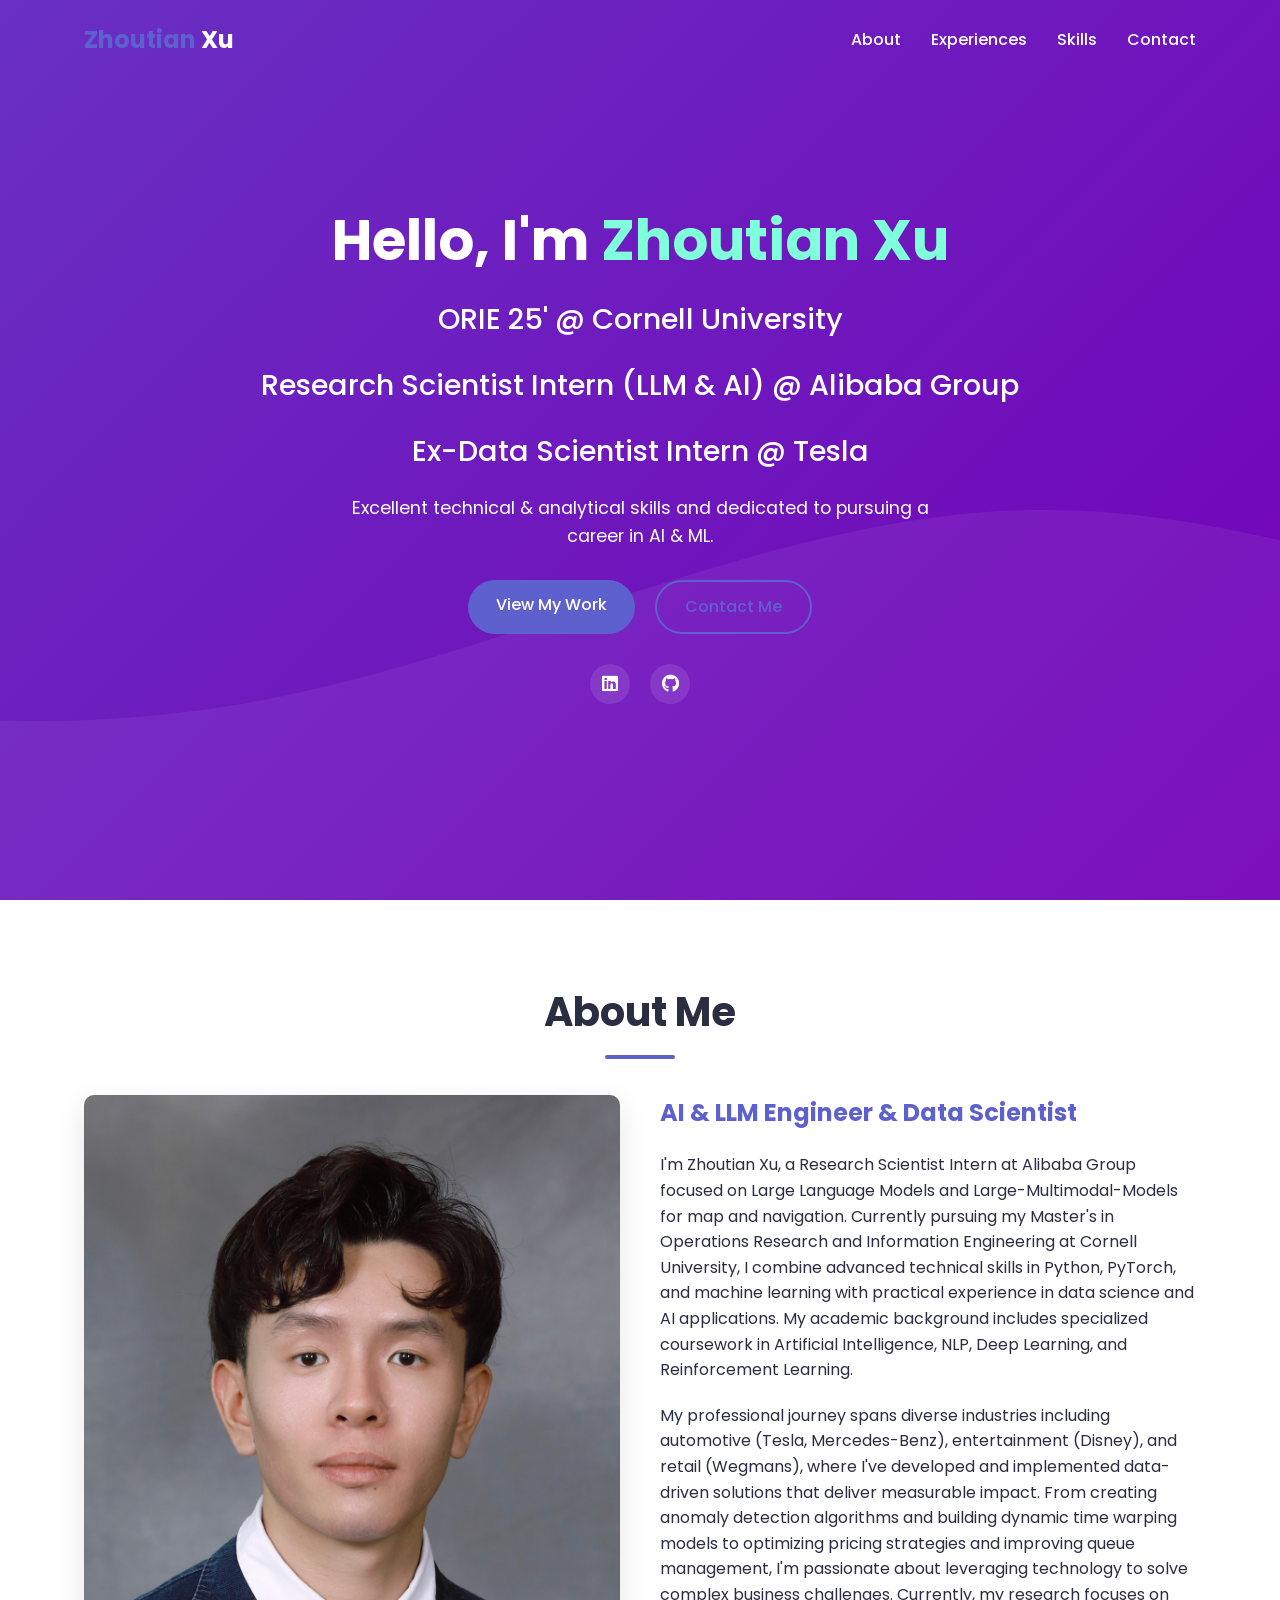
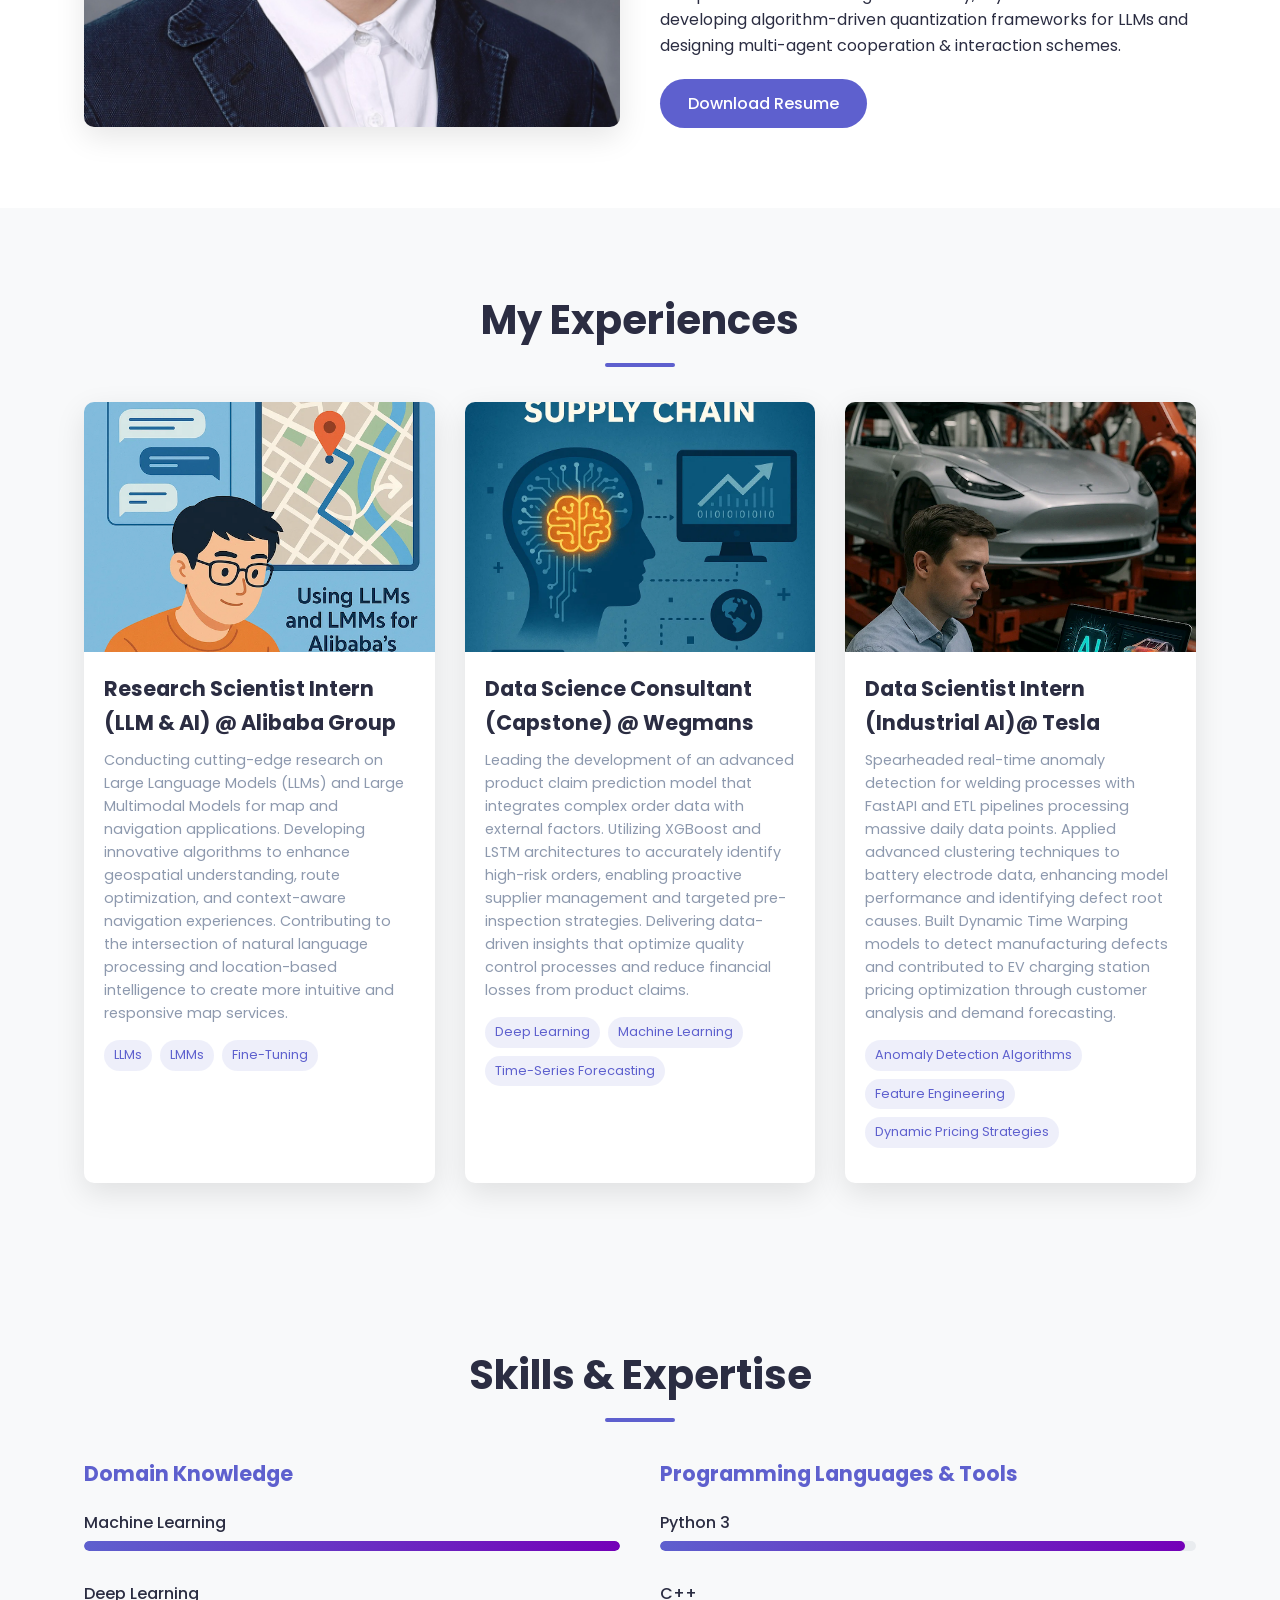
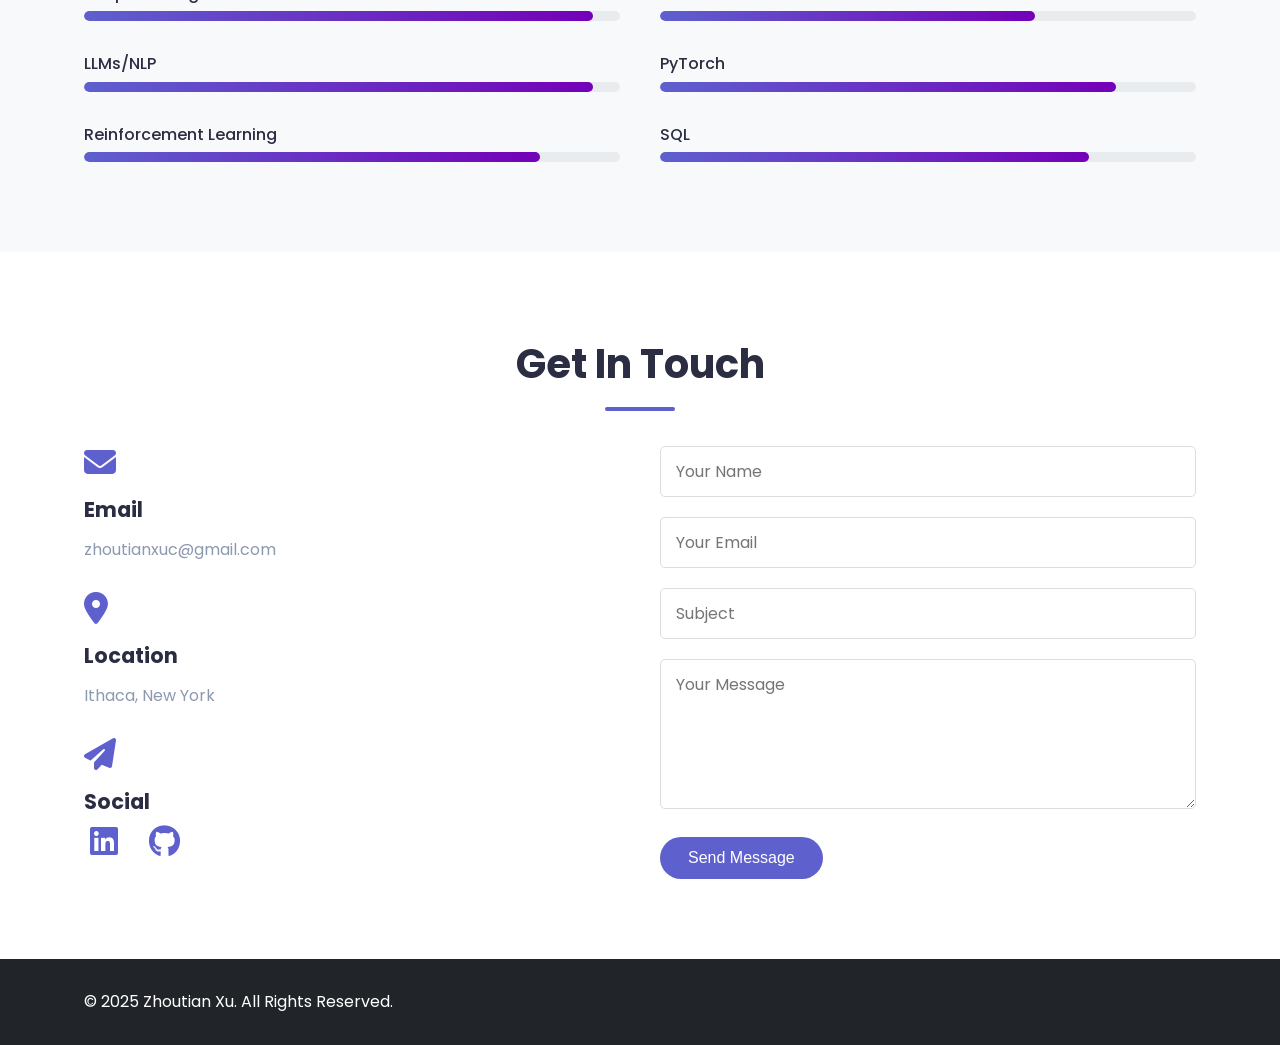
==== commit 4892d5e1: "Finalize the commit message" ====
--- a/index.html
+++ b/index.html
@@ -45,8 +45,8 @@
                     <a href="#contact" class="btn secondary-btn">Contact Me</a>
                 </div>
                 <div class="social-icons">
-                    <a href="https://www.linkedin.com/in/zhoutian-xu" aria-label="LinkedIn profile"><i class="fab fa-linkedin"></i></a>
-                    <a href="https://github.com/ZhoutianXuu" aria-label="GitHub profile"><i class="fab fa-github"></i></a>
+                    <a href="https://www.linkedin.com/in/zhoutian-xu" target="_blank" rel="noopener noreferrer" aria-label="LinkedIn profile"><i class="fab fa-linkedin"></i></a>
+                    <a href="https://github.com/ZhoutianXuu" target="_blank" rel="noopener noreferrer" aria-label="GitHub profile"><i class="fab fa-github"></i></a>
                 </div>
             </div>
         </div>
@@ -63,7 +63,7 @@
                     <h3>AI & LLM Engineer & Data Scientist</h3>
                     <p>I'm Zhoutian Xu, a Research Scientist Intern at Alibaba Group focused on Large Language Models and Large-Multimodal-Models for map and navigation. Currently pursuing my Master's in Operations Research and Information Engineering at Cornell University, I combine advanced technical skills in Python, PyTorch, and machine learning with practical experience in data science and AI applications. My academic background includes specialized coursework in Artificial Intelligence, NLP, Deep Learning, and Reinforcement Learning.</p>
                     <p>My professional journey spans diverse industries including automotive (Tesla, Mercedes-Benz), entertainment (Disney), and retail (Wegmans), where I've developed and implemented data-driven solutions that deliver measurable impact. From creating anomaly detection algorithms and building dynamic time warping models to optimizing pricing strategies and improving queue management, I'm passionate about leveraging technology to solve complex business challenges. Currently, my research focuses on developing algorithm-driven quantization frameworks for LLMs and designing multi-agent cooperation & interaction schemes.</p>
-                    <a href="files/Zhoutian_Xu_Resume_V1.5 copy.pdf" class="btn primary-btn" download>Download Resume</a>
+                    <a href="files/Zhoutian_Xu_Resume.pdf" class="btn primary-btn" download>Download Resume</a>
                 </div>
             </div>
         </div>
@@ -159,7 +159,7 @@
                 </div>
                 
                 <div class="skill-category">
-                    <h3>Programming languages & Tools</h3>
+                    <h3>Programming Languages & Tools</h3>
                     <div class="skill-list">
                         <div class="skill-item">
                             <div class="skill-name">Python 3</div>
@@ -210,8 +210,8 @@
                         <i class="fas fa-paper-plane"></i>
                         <h3>Social</h3>
                         <div class="social-icons">
-                            <a href="https://www.linkedin.com/in/zhoutian-xu" aria-label="LinkedIn profile"><i class="fab fa-linkedin"></i></a>
-                            <a href="https://github.com/ZhoutianXuu" aria-label="GitHub profile"><i class="fab fa-github"></i></a>
+                            <a href="https://www.linkedin.com/in/zhoutian-xu" target="_blank" rel="noopener noreferrer" aria-label="LinkedIn profile"><i class="fab fa-linkedin"></i></a>
+                            <a href="https://github.com/ZhoutianXuu" target="_blank" rel="noopener noreferrer" aria-label="GitHub profile"><i class="fab fa-github"></i></a>
                         </div>
                     </div>
                 </div>
